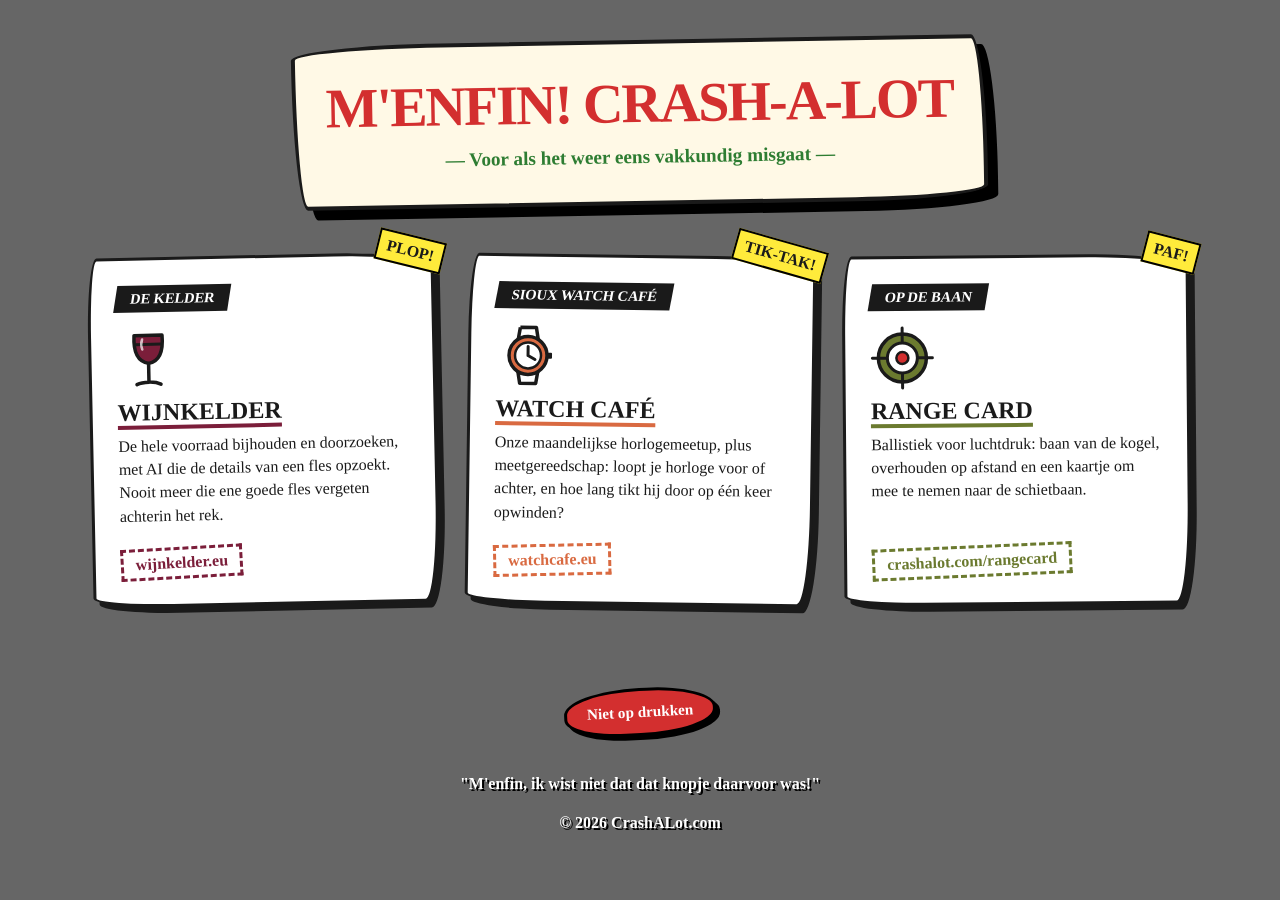
==== index.html @ 76cbd291 "Add files via upload" ====
<!DOCTYPE html>
<html lang="nl">
<head>
    <meta charset="UTF-8">
    <meta name="viewport" content="width=device-width, initial-scale=1.0">
    <title>M'enfin! CrashALot.com</title>
    <meta name="description" content="Het knutselhok van CrashALot: een wijnkelder, een horlogecafé en een ballistiekkaart voor luchtdruk.">
    <link rel="icon" href="data:image/svg+xml,<svg xmlns='http://www.w3.org/2000/svg' viewBox='0 0 100 100'><text y='.9em' font-size='90'>💥</text></svg>">
    <style>
        /* Kleur per bestemming: elke tegel draagt de kleur van de site waar hij heen gaat */
        :root {
            --ink: #1a1a1a;
            --paper: #fff9e6;
            --guust-rood: #d32f2f;
            --trui-groen: #2e7d32;
            --wijn: #7b1e3a;
            --horloge: #d96a41;
            --baan: #6b7a2f;
        }

        body {
            background-image: linear-gradient(rgba(0, 0, 0, 0.6), rgba(0, 0, 0, 0.6)),
                              url('img/GFChemieVoorBeginners.jpg');
            background-size: cover;
            background-attachment: fixed;
            background-position: center;
            color: var(--ink);
            font-family: "Comic Sans MS", "Comic Sans", "Chalkboard SE", cursive;
            display: flex;
            flex-direction: column;
            align-items: center;
            padding: 20px;
            margin: 0;
            min-height: 100vh;
            box-sizing: border-box;
            overflow-x: hidden;
        }

        /* Header: handgetekende look */
        header {
            background-color: var(--paper);
            border: 4px solid var(--ink);
            padding: 30px;
            margin: 20px 0 50px;
            text-align: center;
            border-radius: 255px 25px 225px 25px/25px 225px 25px 255px;
            box-shadow: 10px 10px 0 #000;
            max-width: 90%;
            transform: rotate(-1deg);
        }

        h1 {
            font-size: clamp(2rem, 7vw, 3.5rem);
            text-transform: uppercase;
            margin: 0;
            letter-spacing: -2px;
            color: var(--guust-rood);
            line-height: 1.05;
        }

        .heel { white-space: nowrap; }

        header p {
            font-size: 1.2rem;
            margin: 10px 0 0;
            font-weight: bold;
            color: var(--trui-groen);
        }

        /* Drie strip-panelen */
        .grid {
            display: grid;
            grid-template-columns: repeat(auto-fit, minmax(280px, 1fr));
            gap: 40px 30px;
            width: 100%;
            max-width: 1100px;
        }

        .card {
            --kleur: var(--ink);
            display: flex;
            flex-direction: column;
            background: #fff;
            border: 3px solid var(--ink);
            padding: 25px;
            position: relative;
            border-radius: 10px 100px 15px 80px/80px 15px 100px 10px;
            box-shadow: 6px 6px 0 var(--ink);
            transition: transform 0.2s, background-color 0.2s;
            color: inherit;
            text-decoration: none;
        }
        .card:nth-child(1) { --kleur: var(--wijn);    transform: rotate(-1.2deg); }
        .card:nth-child(2) { --kleur: var(--horloge); transform: rotate(0.8deg); }
        .card:nth-child(3) { --kleur: var(--baan);    transform: rotate(-0.5deg); }

        .card:hover,
        .card:focus-visible {
            transform: scale(1.03) rotate(1deg);
            background-color: #ffffcc;
        }
        .card:nth-child(2):hover,
        .card:nth-child(2):focus-visible { transform: scale(1.03) rotate(-1deg); }

        .card:focus-visible {
            outline: 4px dashed #ffeb3b;
            outline-offset: 6px;
        }

        .comic-bubble {
            align-self: flex-start;
            background: var(--ink);
            color: #fff;
            padding: 5px 15px;
            transform: skew(-10deg);
            margin-bottom: 15px;
            font-weight: bold;
            font-size: 0.9rem;
        }

        .icon {
            width: 64px;
            height: 64px;
            margin-bottom: 8px;
        }
        .icon .vul { fill: var(--kleur); }

        h2 {
            margin: 0 0 8px;
            text-decoration: underline;
            text-decoration-color: var(--kleur);
            text-decoration-thickness: 4px;
            text-underline-offset: 5px;
            font-size: 1.5rem;
        }

        p { line-height: 1.45; }

        .card p { margin: 0 0 20px; flex: 1; }

        /* Adres-stempel onderaan elke tegel */
        .stempel {
            align-self: flex-start;
            border: 3px dashed var(--kleur);
            color: var(--kleur);
            padding: 4px 12px;
            font-weight: bold;
            transform: rotate(-2deg);
            background: #fff;
        }

        .boom {
            position: absolute;
            top: -20px;
            right: -14px;
            background: #ffeb3b;
            border: 2px solid #000;
            padding: 5px 8px;
            transform: rotate(15deg);
            font-weight: bolder;
        }

        /* Footer + de knop waar je niet op moet drukken */
        footer {
            margin-top: auto;
            padding: 50px 20px 30px;
            color: #fff;
            text-shadow: 2px 2px #000;
            font-weight: bold;
            text-align: center;
        }

        .niet-drukken {
            font: inherit;
            font-size: 0.95rem;
            background: var(--guust-rood);
            color: #fff;
            text-shadow: none;
            border: 3px solid #000;
            border-radius: 50% 45% 50% 40%;
            box-shadow: 4px 4px 0 #000;
            padding: 12px 20px;
            margin-bottom: 20px;
            cursor: pointer;
            transform: rotate(-3deg);
        }
        .niet-drukken:active { transform: rotate(-3deg) translate(3px, 3px); box-shadow: 1px 1px 0 #000; }
        .niet-drukken:focus-visible { outline: 4px dashed #ffeb3b; outline-offset: 5px; }

        .knal {
            position: fixed;
            top: 50%;
            left: 50%;
            z-index: 10;
            background: #ffeb3b;
            border: 4px solid #000;
            box-shadow: 8px 8px 0 #000;
            padding: 20px 34px;
            font-size: clamp(2rem, 9vw, 4.5rem);
            font-weight: bolder;
            color: var(--guust-rood);
            clip-path: polygon(0% 18%, 14% 0%, 28% 14%, 46% 0%, 58% 16%, 78% 2%, 84% 22%, 100% 20%, 90% 44%, 100% 64%, 84% 72%, 90% 100%, 64% 86%, 48% 100%, 36% 84%, 14% 98%, 16% 74%, 0% 70%, 10% 46%);
            transform: translate(-50%, -50%) rotate(-8deg) scale(0);
            pointer-events: none;
        }

        /* Alles valt om... en veert terug */
        body.gecrasht .knal { animation: knal 1.6s ease-out; }
        body.gecrasht .card:nth-child(1) { animation: omval-links 1.6s ease-in-out; }
        body.gecrasht .card:nth-child(2) { animation: zak-in 1.6s ease-in-out; }
        body.gecrasht .card:nth-child(3) { animation: omval-rechts 1.6s ease-in-out; }
        body.gecrasht header { animation: schud 0.5s linear 2; }

        @keyframes knal {
            0%   { transform: translate(-50%, -50%) rotate(-8deg) scale(0); }
            15%  { transform: translate(-50%, -50%) rotate(-8deg) scale(1.15); }
            25%  { transform: translate(-50%, -50%) rotate(-4deg) scale(1); }
            80%  { transform: translate(-50%, -50%) rotate(-4deg) scale(1); opacity: 1; }
            100% { transform: translate(-50%, -50%) rotate(-4deg) scale(1); opacity: 0; }
        }
        @keyframes omval-links {
            0%, 100% { transform: rotate(-1.2deg); }
            20%, 70% { transform: translate(-30px, 60px) rotate(-24deg); }
        }
        @keyframes zak-in {
            0%, 100% { transform: rotate(0.8deg); }
            20%, 70% { transform: translateY(90px) rotate(6deg) scaleY(0.9); }
        }
        @keyframes omval-rechts {
            0%, 100% { transform: rotate(-0.5deg); }
            20%, 70% { transform: translate(30px, 50px) rotate(21deg); }
        }
        @keyframes schud {
            0%, 100% { transform: rotate(-1deg); }
            25% { transform: translateX(-8px) rotate(-3deg); }
            75% { transform: translateX(8px) rotate(1deg); }
        }

        @media (prefers-reduced-motion: reduce) {
            .card, .card:hover, .card:focus-visible { transition: none; }
            body.gecrasht .card,
            body.gecrasht header { animation: none; }
            body.gecrasht .knal { animation: none; transform: translate(-50%, -50%) rotate(-4deg) scale(1); }
        }
    </style>
</head>
<body>

    <header>
        <h1>M'ENFIN! <span class="heel">CRASH-A-LOT</span></h1>
        <p>— Voor als het weer eens vakkundig misgaat —</p>
    </header>

    <main class="grid">
        <!-- Paneel 1: Wijnkelder -->
        <a class="card" href="https://wijnkelder.eu">
            <div class="boom">PLOP!</div>
            <div class="comic-bubble">DE KELDER</div>
            <svg class="icon" viewBox="0 0 64 64" aria-hidden="true">
                <path class="vul" d="M18 8 h28 c1 14 -2 26 -14 28 c-12 -2 -15 -14 -14 -28z" stroke="#1a1a1a" stroke-width="3.5" stroke-linejoin="round"/>
                <path d="M19 17 h26" stroke="#1a1a1a" stroke-width="3" fill="none"/>
                <path d="M32 36 v18 M20 57 c6 -3 18 -3 24 0" stroke="#1a1a1a" stroke-width="3.5" fill="none" stroke-linecap="round"/>
                <path d="M26 12 q-2 5 0 10" stroke="#fff" stroke-width="2.5" fill="none" stroke-linecap="round" opacity=".7"/>
            </svg>
            <h2>WIJNKELDER</h2>
            <p>De hele voorraad bijhouden en doorzoeken, met AI die de details van een fles opzoekt. Nooit meer die ene goede fles vergeten achterin het rek.</p>
            <span class="stempel">wijnkelder.eu</span>
        </a>

        <!-- Paneel 2: Watch Café -->
        <a class="card" href="https://watchcafe.eu">
            <div class="boom">TIK-TAK!</div>
            <div class="comic-bubble">SIOUX WATCH CAFÉ</div>
            <svg class="icon" viewBox="0 0 64 64" aria-hidden="true">
                <path d="M24 4 h16 l2 12 M24 4 l-2 12 M22 48 l2 12 h16 l2 -12" stroke="#1a1a1a" stroke-width="3.5" fill="none" stroke-linejoin="round"/>
                <circle class="vul" cx="32" cy="32" r="19" stroke="#1a1a1a" stroke-width="3.5"/>
                <circle cx="32" cy="32" r="13" fill="#fff" stroke="#1a1a1a" stroke-width="2.5"/>
                <path d="M32 32 V23 M32 32 l7 4" stroke="#1a1a1a" stroke-width="3" stroke-linecap="round"/>
                <rect x="51" y="29" width="5" height="6" rx="1" fill="#1a1a1a"/>
            </svg>
            <h2>WATCH CAFÉ</h2>
            <p>Onze maandelijkse horlogemeetup, plus meetgereedschap: loopt je horloge voor of achter, en hoe lang tikt hij door op één keer opwinden?</p>
            <span class="stempel">watchcafe.eu</span>
        </a>

        <!-- Paneel 3: Range Card -->
        <a class="card" href="rangecard/">
            <div class="boom">PAF!</div>
            <div class="comic-bubble">OP DE BAAN</div>
            <svg class="icon" viewBox="0 0 64 64" aria-hidden="true">
                <circle class="vul" cx="32" cy="32" r="24" stroke="#1a1a1a" stroke-width="3.5"/>
                <circle cx="32" cy="32" r="15" fill="#fff" stroke="#1a1a1a" stroke-width="3"/>
                <circle cx="32" cy="32" r="6" fill="#d32f2f" stroke="#1a1a1a" stroke-width="2.5"/>
                <path d="M32 2 v14 M32 48 v14 M2 32 h14 M48 32 h14" stroke="#1a1a1a" stroke-width="3" stroke-linecap="round"/>
            </svg>
            <h2>RANGE CARD</h2>
            <p>Ballistiek voor luchtdruk: baan van de kogel, overhouden op afstand en een kaartje om mee te nemen naar de schietbaan.</p>
            <span class="stempel">crashalot.com/rangecard</span>
        </a>
    </main>

    <div class="knal" aria-hidden="true">KRAKK!</div>

    <footer>
        <button class="niet-drukken" type="button">Niet op drukken</button>
        <p id="spreuk" aria-live="polite">"M'enfin, ik wist niet dat dat knopje daarvoor was!"</p>
        <p>&copy; <span id="jaar">2026</span> CrashALot.com</p>
    </footer>

    <script>
        document.getElementById('jaar').textContent = new Date().getFullYear();

        // Na elke druk op de knop een nieuwe smoes
        const smoezen = [
            '"M\'enfin, ik wist niet dat dat knopje daarvoor was!"',
            '"Het stond er toch niet op dat je er niet op mocht drukken?"',
            '"Dat was geen crash, dat was een ongeplande feature."',
            '"Werkte gisteren nog. Denk ik."',
            '"Volgens de handleiding kan dit helemaal niet."',
            '"Rustig maar, het ruikt pas verbrand na de tweede keer."'
        ];
        let smoesNr = 0;
        const knop = document.querySelector('.niet-drukken');
        const spreuk = document.getElementById('spreuk');

        knop.addEventListener('click', () => {
            const body = document.body;
            body.classList.remove('gecrasht');
            void body.offsetWidth; // animatie opnieuw laten starten
            body.classList.add('gecrasht');
            smoesNr = (smoesNr % (smoezen.length - 1)) + 1;
            spreuk.textContent = smoezen[smoesNr];
            knop.textContent = 'Echt niet op drukken';
        });

        // Opruimen na afloop (ook als animaties uit staan bij reduced motion)
        let opruimTimer;
        knop.addEventListener('click', () => {
            clearTimeout(opruimTimer);
            opruimTimer = setTimeout(() => document.body.classList.remove('gecrasht'), 1700);
        });
    </script>

</body>
</html>
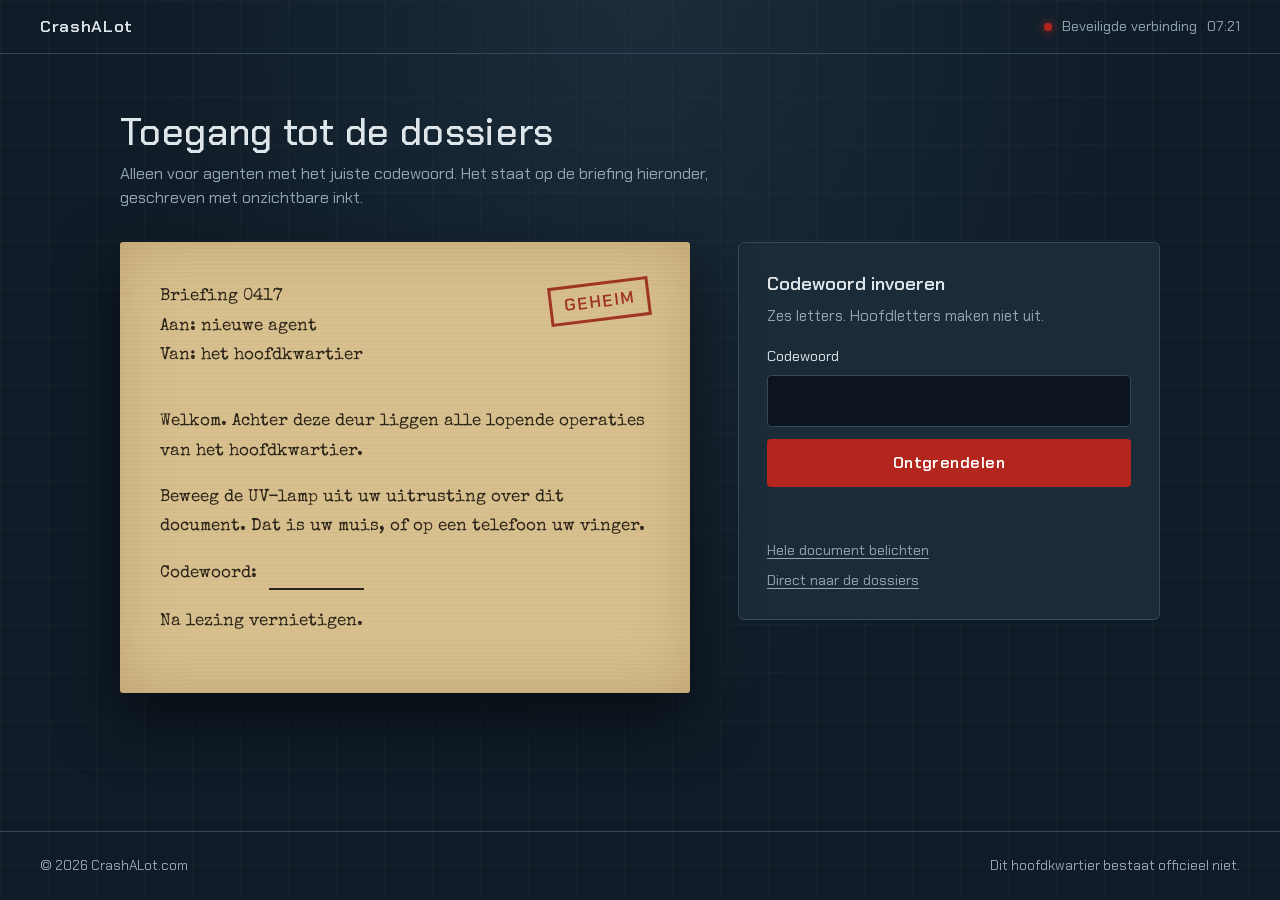
==== commit 667715ec: "Add files via upload" ====
--- a/index.html
+++ b/index.html
@@ -3,342 +3,965 @@
 <head>
     <meta charset="UTF-8">
     <meta name="viewport" content="width=device-width, initial-scale=1.0">
-    <title>M'enfin! CrashALot.com</title>
-    <meta name="description" content="Het knutselhok van CrashALot: een wijnkelder, een horlogecafé en een ballistiekkaart voor luchtdruk.">
-    <link rel="icon" href="data:image/svg+xml,<svg xmlns='http://www.w3.org/2000/svg' viewBox='0 0 100 100'><text y='.9em' font-size='90'>💥</text></svg>">
+    <title>CrashALot | Beveiligde verbinding</title>
+    <meta name="description" content="Het hoofdkwartier van CrashALot: alle lopende operaties op één plek.">
+    <link rel="icon" href="data:image/svg+xml,<svg xmlns='http://www.w3.org/2000/svg' viewBox='0 0 100 100'><text y='.9em' font-size='90'>🕵️</text></svg>">
+    <link rel="preconnect" href="https://fonts.googleapis.com">
+    <link rel="preconnect" href="https://fonts.gstatic.com" crossorigin>
+    <link href="https://fonts.googleapis.com/css2?family=Chakra+Petch:wght@400;500;600&family=Special+Elite&display=swap" rel="stylesheet">
     <style>
-        /* Kleur per bestemming: elke tegel draagt de kleur van de site waar hij heen gaat */
+        /* =========================================================
+           Tokens
+           ========================================================= */
         :root {
-            --ink: #1a1a1a;
-            --paper: #fff9e6;
-            --guust-rood: #d32f2f;
-            --trui-groen: #2e7d32;
-            --wijn: #7b1e3a;
-            --horloge: #d96a41;
-            --baan: #6b7a2f;
-        }
+            --nacht: #0f1b26;         /* achtergrond: briefingruimte */
+            --staal: #1b2b38;         /* panelen */
+            --lijn: #34495a;          /* randen */
+            --tekst: #dfe6ea;
+            --gedempt: #93a5b2;
+            --manilla: #d8c08e;       /* dossiermap */
+            --manilla-donker: #b89d64;
+            --inkt: #2b2418;          /* typmachine-inkt */
+            --stempel: #b3261e;       /* stempels en alarm */
+            --uv: #8b5cf6;            /* UV-licht */
+            --uv-gloed: #f1ebff;
+
+            --interface: "Chakra Petch", "Segoe UI", system-ui, sans-serif;
+            --typmachine: "Special Elite", "Courier New", Courier, monospace;
+        }
+
+        *, *::before, *::after { box-sizing: border-box; }
+
+        html, body { margin: 0; }
 
         body {
-            background-image: linear-gradient(rgba(0, 0, 0, 0.6), rgba(0, 0, 0, 0.6)),
-                              url('img/GFChemieVoorBeginners.jpg');
-            background-size: cover;
-            background-attachment: fixed;
-            background-position: center;
-            color: var(--ink);
-            font-family: "Comic Sans MS", "Comic Sans", "Chalkboard SE", cursive;
+            min-height: 100vh;
+            background-color: var(--nacht);
+            background-image:
+                radial-gradient(ellipse at 50% 0%, rgba(80, 120, 150, 0.18), transparent 60%),
+                linear-gradient(rgba(255, 255, 255, 0.025) 1px, transparent 1px),
+                linear-gradient(90deg, rgba(255, 255, 255, 0.025) 1px, transparent 1px);
+            background-size: 100% 100%, 48px 48px, 48px 48px;
+            color: var(--tekst);
+            font-family: var(--interface);
+            font-size: 1rem;
+            line-height: 1.5;
             display: flex;
             flex-direction: column;
+            overflow-x: hidden;
+        }
+
+        [hidden] { display: none !important; }
+
+        a { color: inherit; }
+
+        :focus-visible {
+            outline: 2px solid var(--uv);
+            outline-offset: 3px;
+        }
+
+        .knop-link {
+            font: inherit;
+            background: none;
+            border: 0;
+            padding: 0;
+            color: var(--gedempt);
+            text-decoration: underline;
+            text-underline-offset: 3px;
+            cursor: pointer;
+        }
+        .knop-link:hover { color: var(--tekst); }
+
+        /* =========================================================
+           Bovenbalk
+           ========================================================= */
+        .balk {
+            display: flex;
+            justify-content: space-between;
             align-items: center;
-            padding: 20px;
-            margin: 0;
-            min-height: 100vh;
-            box-sizing: border-box;
-            overflow-x: hidden;
-        }
-
-        /* Header: handgetekende look */
-        header {
-            background-color: var(--paper);
-            border: 4px solid var(--ink);
-            padding: 30px;
-            margin: 20px 0 50px;
+            gap: 16px;
+            padding: 14px clamp(16px, 4vw, 40px);
+            border-bottom: 1px solid var(--lijn);
+            font-size: 0.9rem;
+            color: var(--gedempt);
+        }
+
+        .merk {
+            font-weight: 600;
+            font-size: 1.05rem;
+            letter-spacing: 0.04em;
+            color: var(--tekst);
+        }
+
+        .status {
+            display: flex;
+            align-items: center;
+            gap: 10px;
+            font-variant-numeric: tabular-nums;
+        }
+
+        .lampje {
+            width: 8px;
+            height: 8px;
+            border-radius: 50%;
+            background: var(--stempel);
+            box-shadow: 0 0 8px var(--stempel);
+        }
+        body.ontgrendeld .lampje {
+            background: #4caf7a;
+            box-shadow: 0 0 8px #4caf7a;
+        }
+
+        main {
+            flex: 1;
+            width: 100%;
+            max-width: 1120px;
+            margin: 0 auto;
+            padding: clamp(24px, 5vw, 56px) clamp(16px, 4vw, 40px);
+        }
+
+        h1 {
+            font-weight: 500;
+            font-size: clamp(1.6rem, 4vw, 2.4rem);
+            line-height: 1.15;
+            margin: 0 0 8px;
+            letter-spacing: 0.01em;
+        }
+
+        .intro {
+            color: var(--gedempt);
+            margin: 0 0 32px;
+            max-width: 60ch;
+        }
+
+        /* =========================================================
+           Scherm 1: het slot
+           ========================================================= */
+        .slot-raster {
+            display: grid;
+            grid-template-columns: minmax(0, 1.35fr) minmax(0, 1fr);
+            gap: clamp(24px, 4vw, 48px);
+            align-items: start;
+        }
+
+        /* Het document met onzichtbare inkt */
+        .document {
+            --x: -400px;
+            --y: -400px;
+            --r: 95px;
+            --pad: clamp(22px, 4vw, 40px);
+            position: relative;
+            background:
+                repeating-linear-gradient(0deg, rgba(0, 0, 0, 0.025) 0 1px, transparent 1px 4px),
+                var(--manilla);
+            color: var(--inkt);
+            border-radius: 3px;
+            box-shadow: 0 24px 60px rgba(0, 0, 0, 0.55), inset 0 0 60px rgba(120, 85, 30, 0.25);
+            touch-action: none;
+            cursor: none;
+            user-select: none;
+            -webkit-user-select: none;
+            overflow: hidden;
+        }
+
+        .doc-inhoud {
+            padding: var(--pad);
+            font-family: var(--typmachine);
+            font-size: clamp(0.95rem, 1.6vw, 1.05rem);
+            line-height: 1.75;
+        }
+
+        .doc-inhoud p { margin: 0 0 1em; }
+
+        .doc-kop {
+            display: flex;
+            justify-content: space-between;
+            align-items: flex-start;
+            gap: 12px;
+            margin-bottom: 1.2em;
+        }
+
+        .doc-meta { margin: 0; }
+
+        .stempel {
+            display: inline-block;
+            font-family: var(--interface);
+            font-weight: 600;
+            letter-spacing: 0.12em;
+            color: var(--stempel);
+            border: 3px solid var(--stempel);
+            padding: 2px 12px;
+            transform: rotate(-7deg);
+            opacity: 0.85;
+            mix-blend-mode: multiply;
+        }
+
+        .codewoord-regel {
+            display: flex;
+            align-items: baseline;
+            gap: 12px;
+            flex-wrap: wrap;
+        }
+
+        .lege-regel {
+            display: inline-block;
+            min-width: 9ch;
+            border-bottom: 2px solid var(--inkt);
+            letter-spacing: 0.35em;
             text-align: center;
-            border-radius: 255px 25px 225px 25px/25px 225px 25px 255px;
-            box-shadow: 10px 10px 0 #000;
-            max-width: 90%;
-            transform: rotate(-1deg);
-        }
-
-        h1 {
-            font-size: clamp(2rem, 7vw, 3.5rem);
+        }
+
+        .geheim { color: transparent; }
+
+        .kanttekening {
+            position: absolute;
+            right: var(--pad);
+            bottom: calc(var(--pad) - 6px);
+            transform: rotate(-4deg);
+            color: transparent;
+        }
+
+        /* De UV-laag: kopie van het document, alleen zichtbaar binnen de lichtbundel */
+        .uv-laag {
+            position: absolute;
+            inset: 0;
+            pointer-events: none;
+            background: radial-gradient(circle var(--r) at var(--x) var(--y), #3a2a6e 0%, #241a48 70%, #1d153b 100%);
+            -webkit-mask-image: radial-gradient(circle var(--r) at var(--x) var(--y), #000 62%, transparent 100%);
+            mask-image: radial-gradient(circle var(--r) at var(--x) var(--y), #000 62%, transparent 100%);
+        }
+
+        .uv-laag .doc-inhoud { color: rgba(225, 215, 255, 0.28); }
+        .uv-laag .stempel { color: rgba(225, 215, 255, 0.28); border-color: rgba(225, 215, 255, 0.28); mix-blend-mode: normal; }
+        .uv-laag .lege-regel { border-color: rgba(225, 215, 255, 0.28); }
+        .uv-laag .geheim,
+        .uv-laag .kanttekening {
+            color: var(--uv-gloed);
+            text-shadow: 0 0 6px var(--uv), 0 0 18px var(--uv);
+        }
+
+        /* Hele document belichten (toetsenbord / hulp) */
+        .document.volledig .uv-laag {
+            -webkit-mask-image: none;
+            mask-image: none;
+            background: #241a48;
+        }
+
+        /* Lamp-rand die de cursor vervangt */
+        .lamp-rand {
+            position: absolute;
+            left: var(--x);
+            top: var(--y);
+            width: calc(var(--r) * 2);
+            height: calc(var(--r) * 2);
+            margin: calc(var(--r) * -1) 0 0 calc(var(--r) * -1);
+            border-radius: 50%;
+            border: 1px solid rgba(190, 170, 255, 0.35);
+            pointer-events: none;
+        }
+        .document.volledig .lamp-rand { display: none; }
+
+        .toegang-stempel {
+            position: absolute;
+            top: 50%;
+            left: 50%;
+            z-index: 3;
+            font-size: clamp(1.4rem, 4vw, 2.2rem);
+            background: rgba(216, 192, 142, 0.75);
+            mix-blend-mode: normal;
+            transform: translate(-50%, -50%) rotate(-10deg);
+            white-space: nowrap;
+        }
+        .toegang-stempel.klap { animation: klap 0.35s cubic-bezier(.2, 1.6, .4, 1) both; }
+
+        @keyframes klap {
+            from { transform: translate(-50%, -50%) rotate(-10deg) scale(2.4); opacity: 0; }
+            to   { transform: translate(-50%, -50%) rotate(-10deg) scale(1); opacity: 0.9; }
+        }
+
+        /* Codepaneel */
+        .paneel {
+            background: var(--staal);
+            border: 1px solid var(--lijn);
+            border-radius: 6px;
+            padding: clamp(20px, 3vw, 28px);
+        }
+
+        .paneel h2 {
+            font-size: 1.15rem;
+            font-weight: 600;
+            margin: 0 0 6px;
+        }
+
+        .paneel p {
+            margin: 0 0 18px;
+            color: var(--gedempt);
+            font-size: 0.95rem;
+        }
+
+        label {
+            display: block;
+            font-size: 0.9rem;
+            margin-bottom: 8px;
+        }
+
+        .code-veld {
+            width: 100%;
+            font-family: var(--typmachine);
+            font-size: 1.6rem;
+            letter-spacing: 0.4em;
             text-transform: uppercase;
-            margin: 0;
-            letter-spacing: -2px;
-            color: var(--guust-rood);
-            line-height: 1.05;
-        }
-
-        .heel { white-space: nowrap; }
-
-        header p {
-            font-size: 1.2rem;
-            margin: 10px 0 0;
-            font-weight: bold;
-            color: var(--trui-groen);
-        }
-
-        /* Drie strip-panelen */
-        .grid {
-            display: grid;
-            grid-template-columns: repeat(auto-fit, minmax(280px, 1fr));
-            gap: 40px 30px;
+            text-align: center;
+            padding: 12px 10px 12px calc(10px + 0.4em);
+            color: var(--tekst);
+            background: #0c151e;
+            border: 1px solid var(--lijn);
+            border-radius: 4px;
+        }
+        .code-veld:focus-visible { outline-offset: 0; border-color: var(--uv); }
+        .code-veld.fout { animation: schud 0.35s linear; border-color: var(--stempel); }
+
+        @keyframes schud {
+            0%, 100% { transform: translateX(0); }
+            25% { transform: translateX(-8px); }
+            75% { transform: translateX(8px); }
+        }
+
+        .knop {
+            display: inline-block;
             width: 100%;
-            max-width: 1100px;
-        }
-
-        .card {
-            --kleur: var(--ink);
+            margin-top: 12px;
+            font: inherit;
+            font-weight: 600;
+            letter-spacing: 0.03em;
+            padding: 12px 18px;
+            color: #fff;
+            background: var(--stempel);
+            border: 0;
+            border-radius: 4px;
+            cursor: pointer;
+        }
+        .knop:hover { background: #c83128; }
+
+        .melding {
+            min-height: 1.5em;
+            margin-top: 12px;
+            font-size: 0.95rem;
+        }
+        .melding.fout { color: #ff8a80; }
+
+        .hint {
+            margin-top: 18px;
+            padding-top: 16px;
+            border-top: 1px solid var(--lijn);
+            font-size: 0.95rem;
+            color: var(--tekst);
+        }
+
+        .extra {
             display: flex;
             flex-direction: column;
-            background: #fff;
-            border: 3px solid var(--ink);
-            padding: 25px;
+            align-items: flex-start;
+            gap: 8px;
+            margin-top: 18px;
+            font-size: 0.9rem;
+        }
+
+        /* =========================================================
+           Scherm 2: het bericht dat zichzelf vernietigt
+           ========================================================= */
+        .bericht {
+            max-width: 640px;
+            margin: clamp(0px, 6vh, 60px) auto 0;
+            padding: clamp(24px, 4vw, 40px);
+            background: #0a1219;
+            border: 1px solid var(--lijn);
+            border-radius: 6px;
+            box-shadow: 0 0 0 6px rgba(52, 73, 90, 0.25), 0 30px 80px rgba(0, 0, 0, 0.6);
             position: relative;
-            border-radius: 10px 100px 15px 80px/80px 15px 100px 10px;
-            box-shadow: 6px 6px 0 var(--ink);
-            transition: transform 0.2s, background-color 0.2s;
-            color: inherit;
-            text-decoration: none;
-        }
-        .card:nth-child(1) { --kleur: var(--wijn);    transform: rotate(-1.2deg); }
-        .card:nth-child(2) { --kleur: var(--horloge); transform: rotate(0.8deg); }
-        .card:nth-child(3) { --kleur: var(--baan);    transform: rotate(-0.5deg); }
-
-        .card:hover,
-        .card:focus-visible {
-            transform: scale(1.03) rotate(1deg);
-            background-color: #ffffcc;
-        }
-        .card:nth-child(2):hover,
-        .card:nth-child(2):focus-visible { transform: scale(1.03) rotate(-1deg); }
-
-        .card:focus-visible {
-            outline: 4px dashed #ffeb3b;
-            outline-offset: 6px;
-        }
-
-        .comic-bubble {
-            align-self: flex-start;
-            background: var(--ink);
-            color: #fff;
-            padding: 5px 15px;
-            transform: skew(-10deg);
-            margin-bottom: 15px;
-            font-weight: bold;
+            overflow: hidden;
+        }
+
+        .bericht::after {
+            content: "";
+            position: absolute;
+            inset: 0;
+            pointer-events: none;
+            background: repeating-linear-gradient(0deg, rgba(255, 255, 255, 0.03) 0 1px, transparent 1px 3px);
+        }
+
+        .bericht-tekst {
+            font-family: var(--typmachine);
+            font-size: clamp(1.05rem, 2.2vw, 1.25rem);
+            line-height: 1.7;
+            min-height: 9em;
+            white-space: pre-line;
+        }
+
+        .typcursor {
+            display: inline-block;
+            width: 0.6em;
+            height: 1.1em;
+            vertical-align: -0.15em;
+            background: var(--tekst);
+            animation: knipper 1s steps(1) infinite;
+        }
+        @keyframes knipper { 50% { opacity: 0; } }
+
+        .bericht .knop { margin-top: 24px; }
+
+        .aftellen {
+            font-family: var(--interface);
+            font-weight: 600;
+            font-size: 1.1rem;
+            color: #ff8a80;
+            margin-top: 20px;
+            font-variant-numeric: tabular-nums;
+        }
+
+        .bericht.vernietig { animation: tv-uit 0.8s ease-in forwards; }
+
+        @keyframes tv-uit {
+            0%   { transform: scale(1, 1); filter: brightness(1); opacity: 1; }
+            35%  { transform: scale(1, 1); filter: brightness(2.2) contrast(1.4); }
+            70%  { transform: scale(1.04, 0.012); filter: brightness(3); opacity: 1; }
+            100% { transform: scale(0, 0.012); filter: brightness(3); opacity: 0; }
+        }
+
+        /* =========================================================
+           Scherm 3: de dossiers
+           ========================================================= */
+        .dossier-kop {
+            display: flex;
+            justify-content: space-between;
+            align-items: flex-end;
+            flex-wrap: wrap;
+            gap: 12px 24px;
+            margin-bottom: 64px;
+        }
+        .dossier-kop .intro { margin: 0; }
+        #titel-dossiers:focus { outline: none; }
+
+        .dossiers {
+            display: grid;
+            grid-template-columns: repeat(auto-fill, minmax(290px, 1fr));
+            gap: 44px 28px;
+            list-style: none;
+            margin: 0;
+            padding: 0;
+        }
+
+        .map {
+            position: relative;
+            display: flex;
+            flex-direction: column;
+            min-height: 100%;
+            padding: 26px 24px 22px;
+            background:
+                repeating-linear-gradient(0deg, rgba(0, 0, 0, 0.025) 0 1px, transparent 1px 4px),
+                var(--manilla);
+            color: var(--inkt);
+            border-radius: 0 6px 6px 6px;
+            box-shadow: 0 14px 34px rgba(0, 0, 0, 0.45), inset 0 0 40px rgba(120, 85, 30, 0.2);
+            transition: transform 0.2s ease, box-shadow 0.2s ease;
+        }
+
+        /* Tabje bovenaan de map */
+        .map::before {
+            content: attr(data-code);
+            position: absolute;
+            left: 0;
+            bottom: 100%;
+            max-width: 85%;
+            padding: 5px 18px 3px 14px;
+            background: var(--manilla-donker);
+            color: var(--inkt);
+            font-family: var(--interface);
+            font-weight: 600;
+            font-size: 0.85rem;
+            letter-spacing: 0.03em;
+            border-radius: 6px 12px 0 0;
+            white-space: nowrap;
+            overflow: hidden;
+            text-overflow: ellipsis;
+        }
+
+        .map:has(a:hover),
+        .map:has(a:focus-visible) {
+            transform: translateY(-4px) rotate(-0.4deg);
+            box-shadow: 0 22px 44px rgba(0, 0, 0, 0.55), inset 0 0 40px rgba(120, 85, 30, 0.2);
+        }
+
+        .map .stempel {
+            position: absolute;
+            top: 18px;
+            right: 16px;
+            font-size: 0.8rem;
+            padding: 1px 8px;
+            border-width: 2px;
+        }
+        .map[data-status="archief"] .stempel { color: #3f5a73; border-color: #3f5a73; }
+        .map[data-status="geheim"] .stempel { color: var(--inkt); border-color: var(--inkt); }
+
+        .map h3 {
+            font-family: var(--interface);
+            font-weight: 600;
+            font-size: 1.35rem;
+            line-height: 1.2;
+            margin: 0 90px 12px 0;
+        }
+
+        .map p {
+            font-family: var(--typmachine);
+            font-size: 0.98rem;
+            line-height: 1.65;
+            margin: 0 0 20px;
+            flex: 1;
+        }
+
+        .zwart {
+            background: var(--inkt);
+            color: transparent;
+            border-radius: 1px;
+            padding: 0 0.2em;
+            -webkit-box-decoration-break: clone;
+            box-decoration-break: clone;
+        }
+
+        .map-voet {
+            display: flex;
+            justify-content: space-between;
+            align-items: baseline;
+            flex-wrap: wrap;
+            gap: 4px 12px;
+            border-top: 1px dashed rgba(43, 36, 24, 0.4);
+            padding-top: 14px;
+            font-family: var(--interface);
             font-size: 0.9rem;
         }
 
-        .icon {
-            width: 64px;
-            height: 64px;
-            margin-bottom: 8px;
-        }
-        .icon .vul { fill: var(--kleur); }
-
-        h2 {
-            margin: 0 0 8px;
+        .map a {
+            white-space: nowrap;
+            font-weight: 600;
             text-decoration: underline;
-            text-decoration-color: var(--kleur);
-            text-decoration-thickness: 4px;
-            text-underline-offset: 5px;
-            font-size: 1.5rem;
-        }
-
-        p { line-height: 1.45; }
-
-        .card p { margin: 0 0 20px; flex: 1; }
-
-        /* Adres-stempel onderaan elke tegel */
-        .stempel {
-            align-self: flex-start;
-            border: 3px dashed var(--kleur);
-            color: var(--kleur);
-            padding: 4px 12px;
-            font-weight: bold;
-            transform: rotate(-2deg);
-            background: #fff;
-        }
-
-        .boom {
+            text-decoration-thickness: 2px;
+            text-underline-offset: 4px;
+        }
+        /* Hele map klikbaar */
+        .map a::after {
+            content: "";
             position: absolute;
-            top: -20px;
-            right: -14px;
-            background: #ffeb3b;
-            border: 2px solid #000;
-            padding: 5px 8px;
-            transform: rotate(15deg);
-            font-weight: bolder;
-        }
-
-        /* Footer + de knop waar je niet op moet drukken */
+            inset: 0;
+            border-radius: inherit;
+        }
+        .map a:focus-visible { outline: none; }
+        .map:has(a:focus-visible) { outline: 3px solid var(--uv); outline-offset: 4px; }
+
+        .adres {
+            color: rgba(43, 36, 24, 0.7);
+            white-space: nowrap;
+        }
+
+        /* Mappen worden één voor één op tafel gelegd */
+        .dossiers.uitdelen .map {
+            animation: leg-neer 0.5s cubic-bezier(.2, .8, .3, 1) both;
+            animation-delay: calc(var(--i) * 110ms);
+        }
+        @keyframes leg-neer {
+            from { opacity: 0; transform: translateY(40px) rotate(var(--draai)); }
+            to   { opacity: 1; transform: none; }
+        }
+
         footer {
-            margin-top: auto;
-            padding: 50px 20px 30px;
-            color: #fff;
-            text-shadow: 2px 2px #000;
-            font-weight: bold;
-            text-align: center;
-        }
-
-        .niet-drukken {
-            font: inherit;
-            font-size: 0.95rem;
-            background: var(--guust-rood);
-            color: #fff;
-            text-shadow: none;
-            border: 3px solid #000;
-            border-radius: 50% 45% 50% 40%;
-            box-shadow: 4px 4px 0 #000;
-            padding: 12px 20px;
-            margin-bottom: 20px;
-            cursor: pointer;
-            transform: rotate(-3deg);
-        }
-        .niet-drukken:active { transform: rotate(-3deg) translate(3px, 3px); box-shadow: 1px 1px 0 #000; }
-        .niet-drukken:focus-visible { outline: 4px dashed #ffeb3b; outline-offset: 5px; }
-
-        .knal {
-            position: fixed;
-            top: 50%;
-            left: 50%;
-            z-index: 10;
-            background: #ffeb3b;
-            border: 4px solid #000;
-            box-shadow: 8px 8px 0 #000;
-            padding: 20px 34px;
-            font-size: clamp(2rem, 9vw, 4.5rem);
-            font-weight: bolder;
-            color: var(--guust-rood);
-            clip-path: polygon(0% 18%, 14% 0%, 28% 14%, 46% 0%, 58% 16%, 78% 2%, 84% 22%, 100% 20%, 90% 44%, 100% 64%, 84% 72%, 90% 100%, 64% 86%, 48% 100%, 36% 84%, 14% 98%, 16% 74%, 0% 70%, 10% 46%);
-            transform: translate(-50%, -50%) rotate(-8deg) scale(0);
-            pointer-events: none;
-        }
-
-        /* Alles valt om... en veert terug */
-        body.gecrasht .knal { animation: knal 1.6s ease-out; }
-        body.gecrasht .card:nth-child(1) { animation: omval-links 1.6s ease-in-out; }
-        body.gecrasht .card:nth-child(2) { animation: zak-in 1.6s ease-in-out; }
-        body.gecrasht .card:nth-child(3) { animation: omval-rechts 1.6s ease-in-out; }
-        body.gecrasht header { animation: schud 0.5s linear 2; }
-
-        @keyframes knal {
-            0%   { transform: translate(-50%, -50%) rotate(-8deg) scale(0); }
-            15%  { transform: translate(-50%, -50%) rotate(-8deg) scale(1.15); }
-            25%  { transform: translate(-50%, -50%) rotate(-4deg) scale(1); }
-            80%  { transform: translate(-50%, -50%) rotate(-4deg) scale(1); opacity: 1; }
-            100% { transform: translate(-50%, -50%) rotate(-4deg) scale(1); opacity: 0; }
-        }
-        @keyframes omval-links {
-            0%, 100% { transform: rotate(-1.2deg); }
-            20%, 70% { transform: translate(-30px, 60px) rotate(-24deg); }
-        }
-        @keyframes zak-in {
-            0%, 100% { transform: rotate(0.8deg); }
-            20%, 70% { transform: translateY(90px) rotate(6deg) scaleY(0.9); }
-        }
-        @keyframes omval-rechts {
-            0%, 100% { transform: rotate(-0.5deg); }
-            20%, 70% { transform: translate(30px, 50px) rotate(21deg); }
-        }
-        @keyframes schud {
-            0%, 100% { transform: rotate(-1deg); }
-            25% { transform: translateX(-8px) rotate(-3deg); }
-            75% { transform: translateX(8px) rotate(1deg); }
+            padding: 24px clamp(16px, 4vw, 40px);
+            border-top: 1px solid var(--lijn);
+            color: var(--gedempt);
+            font-size: 0.85rem;
+            display: flex;
+            justify-content: space-between;
+            flex-wrap: wrap;
+            gap: 8px 24px;
+        }
+
+        /* =========================================================
+           Responsief en rustige beweging
+           ========================================================= */
+        @media (max-width: 820px) {
+            .slot-raster { grid-template-columns: 1fr; }
+            .document { --r: 80px; }
+        }
+
+        @media (hover: none) {
+            .document { cursor: auto; }
         }
 
         @media (prefers-reduced-motion: reduce) {
-            .card, .card:hover, .card:focus-visible { transition: none; }
-            body.gecrasht .card,
-            body.gecrasht header { animation: none; }
-            body.gecrasht .knal { animation: none; transform: translate(-50%, -50%) rotate(-4deg) scale(1); }
+            *, *::before, *::after {
+                animation-duration: 0.01ms !important;
+                animation-delay: 0ms !important;
+                transition: none !important;
+            }
+            .typcursor { animation: none; }
         }
     </style>
 </head>
 <body>
 
-    <header>
-        <h1>M'ENFIN! <span class="heel">CRASH-A-LOT</span></h1>
-        <p>— Voor als het weer eens vakkundig misgaat —</p>
+    <header class="balk">
+        <span class="merk">CrashALot</span>
+        <span class="status">
+            <span class="lampje" aria-hidden="true"></span>
+            <span id="status-tekst">Beveiligde verbinding</span>
+            <span id="klok" aria-hidden="true"></span>
+        </span>
     </header>
 
-    <main class="grid">
-        <!-- Paneel 1: Wijnkelder -->
-        <a class="card" href="https://wijnkelder.eu">
-            <div class="boom">PLOP!</div>
-            <div class="comic-bubble">DE KELDER</div>
-            <svg class="icon" viewBox="0 0 64 64" aria-hidden="true">
-                <path class="vul" d="M18 8 h28 c1 14 -2 26 -14 28 c-12 -2 -15 -14 -14 -28z" stroke="#1a1a1a" stroke-width="3.5" stroke-linejoin="round"/>
-                <path d="M19 17 h26" stroke="#1a1a1a" stroke-width="3" fill="none"/>
-                <path d="M32 36 v18 M20 57 c6 -3 18 -3 24 0" stroke="#1a1a1a" stroke-width="3.5" fill="none" stroke-linecap="round"/>
-                <path d="M26 12 q-2 5 0 10" stroke="#fff" stroke-width="2.5" fill="none" stroke-linecap="round" opacity=".7"/>
-            </svg>
-            <h2>WIJNKELDER</h2>
-            <p>De hele voorraad bijhouden en doorzoeken, met AI die de details van een fles opzoekt. Nooit meer die ene goede fles vergeten achterin het rek.</p>
-            <span class="stempel">wijnkelder.eu</span>
-        </a>
-
-        <!-- Paneel 2: Watch Café -->
-        <a class="card" href="https://watchcafe.eu">
-            <div class="boom">TIK-TAK!</div>
-            <div class="comic-bubble">SIOUX WATCH CAFÉ</div>
-            <svg class="icon" viewBox="0 0 64 64" aria-hidden="true">
-                <path d="M24 4 h16 l2 12 M24 4 l-2 12 M22 48 l2 12 h16 l2 -12" stroke="#1a1a1a" stroke-width="3.5" fill="none" stroke-linejoin="round"/>
-                <circle class="vul" cx="32" cy="32" r="19" stroke="#1a1a1a" stroke-width="3.5"/>
-                <circle cx="32" cy="32" r="13" fill="#fff" stroke="#1a1a1a" stroke-width="2.5"/>
-                <path d="M32 32 V23 M32 32 l7 4" stroke="#1a1a1a" stroke-width="3" stroke-linecap="round"/>
-                <rect x="51" y="29" width="5" height="6" rx="1" fill="#1a1a1a"/>
-            </svg>
-            <h2>WATCH CAFÉ</h2>
-            <p>Onze maandelijkse horlogemeetup, plus meetgereedschap: loopt je horloge voor of achter, en hoe lang tikt hij door op één keer opwinden?</p>
-            <span class="stempel">watchcafe.eu</span>
-        </a>
-
-        <!-- Paneel 3: Range Card -->
-        <a class="card" href="rangecard/">
-            <div class="boom">PAF!</div>
-            <div class="comic-bubble">OP DE BAAN</div>
-            <svg class="icon" viewBox="0 0 64 64" aria-hidden="true">
-                <circle class="vul" cx="32" cy="32" r="24" stroke="#1a1a1a" stroke-width="3.5"/>
-                <circle cx="32" cy="32" r="15" fill="#fff" stroke="#1a1a1a" stroke-width="3"/>
-                <circle cx="32" cy="32" r="6" fill="#d32f2f" stroke="#1a1a1a" stroke-width="2.5"/>
-                <path d="M32 2 v14 M32 48 v14 M2 32 h14 M48 32 h14" stroke="#1a1a1a" stroke-width="3" stroke-linecap="round"/>
-            </svg>
-            <h2>RANGE CARD</h2>
-            <p>Ballistiek voor luchtdruk: baan van de kogel, overhouden op afstand en een kaartje om mee te nemen naar de schietbaan.</p>
-            <span class="stempel">crashalot.com/rangecard</span>
-        </a>
+    <main>
+
+        <!-- ===================== SCHERM 1: SLOT ===================== -->
+        <section id="scherm-slot" aria-labelledby="titel-slot">
+            <h1 id="titel-slot">Toegang tot de dossiers</h1>
+            <p class="intro">Alleen voor agenten met het juiste codewoord. Het staat op de briefing hieronder, geschreven met onzichtbare inkt.</p>
+
+            <div class="slot-raster">
+                <div class="document" id="document">
+                    <div class="doc-inhoud">
+                        <div class="doc-kop">
+                            <p class="doc-meta">Briefing 0417<br>Aan: nieuwe agent<br>Van: het hoofdkwartier</p>
+                            <span class="stempel">GEHEIM</span>
+                        </div>
+                        <p>Welkom. Achter deze deur liggen alle lopende operaties van het hoofdkwartier.</p>
+                        <p>Beweeg de UV-lamp uit uw uitrusting over dit document. Dat is uw muis, of op een telefoon uw vinger.</p>
+                        <p class="codewoord-regel">Codewoord: <span class="lege-regel"><span class="geheim">FLATER</span></span></p>
+                        <p>Na lezing vernietigen.</p>
+                        <span class="kanttekening">Niet doorvertellen.</span>
+                    </div>
+                    <div class="uv-laag" aria-hidden="true"></div>
+                    <div class="lamp-rand" aria-hidden="true"></div>
+                </div>
+
+                <div class="paneel">
+                    <h2>Codewoord invoeren</h2>
+                    <p>Zes letters. Hoofdletters maken niet uit.</p>
+                    <form id="code-form" autocomplete="off">
+                        <label for="code">Codewoord</label>
+                        <input class="code-veld" id="code" name="code" type="text" maxlength="6"
+                               inputmode="text" autocapitalize="characters" spellcheck="false" autocomplete="off">
+                        <button class="knop" type="submit">Ontgrendelen</button>
+                        <div class="melding" id="melding" aria-live="polite"></div>
+                    </form>
+
+                    <div class="hint" id="hint" hidden>
+                        Tip: schijn met de lamp op de lege regel achter "Codewoord".
+                    </div>
+
+                    <div class="extra">
+                        <button class="knop-link" type="button" id="belicht">Hele document belichten</button>
+                        <button class="knop-link" type="button" id="nooddeur">Direct naar de dossiers</button>
+                    </div>
+                </div>
+            </div>
+        </section>
+
+        <!-- ===================== SCHERM 2: BERICHT ===================== -->
+        <section id="scherm-bericht" hidden aria-live="polite">
+            <div class="bericht" id="bericht">
+                <div class="bericht-tekst"><span id="bericht-tekst"></span><span class="typcursor" aria-hidden="true"></span></div>
+                <button class="knop" type="button" id="accepteer" hidden>Missie accepteren</button>
+                <div class="aftellen" id="aftellen" hidden></div>
+            </div>
+        </section>
+
+        <!-- ===================== SCHERM 3: DOSSIERS ===================== -->
+        <section id="scherm-dossiers" hidden aria-labelledby="titel-dossiers">
+            <div class="dossier-kop">
+                <div>
+                    <h1 id="titel-dossiers" tabindex="-1">Lopende operaties</h1>
+                    <p class="intro">Elk dossier leidt naar een project van het hoofdkwartier.</p>
+                </div>
+                <button class="knop-link" type="button" id="vergrendel">Opnieuw vergrendelen</button>
+            </div>
+            <ul class="dossiers" id="dossiers"></ul>
+        </section>
+
+        <noscript>
+            <h1>Lopende operaties</h1>
+            <ul>
+                <li><a href="https://wijnkelder.eu">Wijnkelder</a></li>
+                <li><a href="https://watchcafe.eu">Sioux Watch Café</a></li>
+                <li><a href="rangecard/">Range Card</a></li>
+            </ul>
+        </noscript>
     </main>
 
-    <div class="knal" aria-hidden="true">KRAKK!</div>
-
     <footer>
-        <button class="niet-drukken" type="button">Niet op drukken</button>
-        <p id="spreuk" aria-live="polite">"M'enfin, ik wist niet dat dat knopje daarvoor was!"</p>
-        <p>&copy; <span id="jaar">2026</span> CrashALot.com</p>
+        <span>&copy; <span id="jaar">2026</span> CrashALot.com</span>
+        <span>Dit hoofdkwartier bestaat officieel niet.</span>
     </footer>
 
     <script>
-        document.getElementById('jaar').textContent = new Date().getFullYear();
-
-        // Na elke druk op de knop een nieuwe smoes
-        const smoezen = [
-            '"M\'enfin, ik wist niet dat dat knopje daarvoor was!"',
-            '"Het stond er toch niet op dat je er niet op mocht drukken?"',
-            '"Dat was geen crash, dat was een ongeplande feature."',
-            '"Werkte gisteren nog. Denk ik."',
-            '"Volgens de handleiding kan dit helemaal niet."',
-            '"Rustig maar, het ruikt pas verbrand na de tweede keer."'
+    (() => {
+        /* =========================================================
+           DOSSIERS — hier voeg je nieuwe projecten toe.
+           status: "actief", "archief" of "geheim" (geheim = geen link)
+           ========================================================= */
+        const DOSSIERS = [
+            {
+                code: "Operatie Kelder",
+                naam: "Wijnkelder",
+                status: "actief",
+                url: "https://wijnkelder.eu",
+                adres: "wijnkelder.eu",
+                briefing: "Toezicht op een ondergrondse voorraad. Geen fles verdwijnt ongemerkt: alles wordt geregistreerd, doorzocht en door een AI-analist nagetrokken."
+            },
+            {
+                code: "Operatie Tijdzone",
+                naam: "Sioux Watch Café",
+                status: "actief",
+                url: "https://watchcafe.eu",
+                adres: "watchcafe.eu",
+                briefing: "Maandelijkse ontmoeting van horlogeliefhebbers. Agenten meten hoeveel hun uurwerk voor- of achterloopt en hoe lang het doortikt."
+            },
+            {
+                code: "Operatie Ballistiek",
+                naam: "Range Card",
+                status: "actief",
+                url: "rangecard/",
+                adres: "crashalot.com/rangecard",
+                briefing: "Berekening van kogelbanen voor luchtdruk. Levert de benodigde correctie op elke afstand en een kaart voor op de schietbaan."
+            },
+            {
+                code: "Operatie Flater",
+                naam: "De vorige homepage",
+                status: "archief",
+                url: "guust/",
+                adres: "crashalot.com/guust",
+                briefing: "Gearchiveerd materiaal uit de beginjaren van het hoofdkwartier. Bevat stripfiguren, knallen en een onverklaarbaar aantal ongelukken."
+            },
+            {
+                code: "Operatie ████",
+                naam: "In voorbereiding",
+                status: "geheim",
+                briefing: "Details over deze operatie zijn [zwart]nog niet vrijgegeven[/zwart]. Doelwit: [zwart]onbekend[/zwart]. Verwachte start: [zwart]binnenkort[/zwart]."
+            }
         ];
-        let smoesNr = 0;
-        const knop = document.querySelector('.niet-drukken');
-        const spreuk = document.getElementById('spreuk');
-
-        knop.addEventListener('click', () => {
-            const body = document.body;
-            body.classList.remove('gecrasht');
-            void body.offsetWidth; // animatie opnieuw laten starten
-            body.classList.add('gecrasht');
-            smoesNr = (smoesNr % (smoezen.length - 1)) + 1;
-            spreuk.textContent = smoezen[smoesNr];
-            knop.textContent = 'Echt niet op drukken';
+
+        const CODEWOORD = "FLATER";
+        const OPSLAG_SLEUTEL = "crashalot-toegang";
+        const STEMPELS = { actief: "ACTIEF", archief: "ARCHIEF", geheim: "GEHEIM" };
+
+        const $ = (s) => document.querySelector(s);
+        const rustig = window.matchMedia("(prefers-reduced-motion: reduce)").matches;
+        const wacht = (ms) => new Promise((r) => setTimeout(r, rustig ? 0 : ms));
+
+        const opslag = {
+            lees() { try { return localStorage.getItem(OPSLAG_SLEUTEL) === "ja"; } catch { return false; } },
+            zet() { try { localStorage.setItem(OPSLAG_SLEUTEL, "ja"); } catch {} },
+            wis() { try { localStorage.removeItem(OPSLAG_SLEUTEL); } catch {} }
+        };
+
+        /* ---------- Klok en jaar ---------- */
+        const klok = $("#klok");
+        const tik = () => {
+            klok.textContent = new Date().toLocaleTimeString("nl-NL", { hour: "2-digit", minute: "2-digit" });
+        };
+        tik();
+        setInterval(tik, 10000);
+        $("#jaar").textContent = new Date().getFullYear();
+
+        /* ---------- Dossiers opbouwen ---------- */
+        function veiligeTekst(tekst) {
+            const div = document.createElement("div");
+            div.textContent = tekst;
+            return div.innerHTML
+                .replace(/\[zwart\]/g, '<span class="zwart">')
+                .replace(/\[\/zwart\]/g, "</span>");
+        }
+
+        function bouwDossiers() {
+            const lijst = $("#dossiers");
+            lijst.innerHTML = "";
+            DOSSIERS.forEach((d, i) => {
+                const li = document.createElement("li");
+                li.className = "map";
+                li.dataset.code = d.code;
+                li.dataset.status = d.status;
+                li.style.setProperty("--i", i);
+                li.style.setProperty("--draai", (i % 2 ? 3 : -3) + "deg");
+
+                const link = d.url
+                    ? `<a href="${d.url}">Dossier openen</a><span class="adres">${d.adres || ""}</span>`
+                    : `<span>Toegang geweigerd</span>`;
+
+                li.innerHTML = `
+                    <span class="stempel">${STEMPELS[d.status] || "GEHEIM"}</span>
+                    <h3>${veiligeTekst(d.naam)}</h3>
+                    <p>${veiligeTekst(d.briefing)}</p>
+                    <div class="map-voet">${link}</div>`;
+                lijst.appendChild(li);
+            });
+        }
+
+        /* ---------- Schermwissels ---------- */
+        const schermen = {
+            slot: $("#scherm-slot"),
+            bericht: $("#scherm-bericht"),
+            dossiers: $("#scherm-dossiers")
+        };
+        function toon(naam) {
+            Object.entries(schermen).forEach(([k, el]) => { el.hidden = k !== naam; });
+        }
+
+        function toonDossiers(uitdelen) {
+            bouwDossiers();
+            document.body.classList.add("ontgrendeld");
+            $("#status-tekst").textContent = "Toegang verleend";
+            const lijst = $("#dossiers");
+            lijst.classList.toggle("uitdelen", !!uitdelen);
+            toon("dossiers");
+            $("#titel-dossiers").focus({ preventScroll: true });
+            window.scrollTo(0, 0);
+        }
+
+        /* ---------- De UV-lamp ---------- */
+        const doc = $("#document");
+        const uvLaag = doc.querySelector(".uv-laag");
+        const kopie = doc.querySelector(".doc-inhoud").cloneNode(true);
+        uvLaag.appendChild(kopie);
+
+        function zetLamp(e) {
+            const r = doc.getBoundingClientRect();
+            doc.style.setProperty("--x", (e.clientX - r.left) + "px");
+            doc.style.setProperty("--y", (e.clientY - r.top) + "px");
+        }
+        function doofLamp() {
+            doc.style.setProperty("--x", "-400px");
+            doc.style.setProperty("--y", "-400px");
+        }
+        doc.addEventListener("pointermove", zetLamp);
+        doc.addEventListener("pointerdown", zetLamp);
+        doc.addEventListener("pointerleave", doofLamp);
+        doc.addEventListener("pointerup", (e) => { if (e.pointerType === "touch") doofLamp(); });
+
+        $("#belicht").addEventListener("click", (e) => {
+            const aan = doc.classList.toggle("volledig");
+            e.currentTarget.textContent = aan ? "Lamp weer uitzetten" : "Hele document belichten";
         });
 
-        // Opruimen na afloop (ook als animaties uit staan bij reduced motion)
-        let opruimTimer;
-        knop.addEventListener('click', () => {
-            clearTimeout(opruimTimer);
-            opruimTimer = setTimeout(() => document.body.classList.remove('gecrasht'), 1700);
+        /* Hint na 15 seconden */
+        const hintTimer = setTimeout(() => {
+            if (!schermen.slot.hidden) $("#hint").hidden = false;
+        }, 15000);
+
+        /* ---------- Codewoord ---------- */
+        const veld = $("#code");
+        const melding = $("#melding");
+        let bezig = false;
+
+        function controleer() {
+            if (bezig) return;
+            const invoer = veld.value.trim().toUpperCase();
+            if (invoer === CODEWOORD) {
+                ontgrendel();
+            } else if (invoer.length > 0) {
+                melding.textContent = "Onjuist codewoord. Probeer het opnieuw.";
+                melding.className = "melding fout";
+                veld.classList.remove("fout");
+                void veld.offsetWidth;
+                veld.classList.add("fout");
+                veld.select();
+            }
+        }
+
+        $("#code-form").addEventListener("submit", (e) => {
+            e.preventDefault();
+            controleer();
         });
+        veld.addEventListener("input", () => {
+            melding.textContent = "";
+            melding.className = "melding";
+            if (veld.value.length === CODEWOORD.length) controleer();
+        });
+
+        $("#nooddeur").addEventListener("click", () => {
+            clearTimeout(hintTimer);
+            toonDossiers(false);
+        });
+
+        /* ---------- Ontgrendelen: stempel, bericht, zelfvernietiging ---------- */
+        async function ontgrendel() {
+            bezig = true;
+            clearTimeout(hintTimer);
+            veld.blur();
+            melding.textContent = "Codewoord juist.";
+            melding.className = "melding";
+            opslag.zet();
+
+            const stempel = document.createElement("span");
+            stempel.className = "stempel toegang-stempel klap";
+            stempel.textContent = "TOEGANG VERLEEND";
+            doofLamp();
+            doc.appendChild(stempel);
+            $("#status-tekst").textContent = "Toegang verleend";
+            document.body.classList.add("ontgrendeld");
+
+            await wacht(1200);
+            toon("bericht");
+            window.scrollTo(0, 0);
+            await typ(
+                "Goedendag, agent.\n\n" +
+                "Uw missie, mocht u die accepteren: de lopende operaties van het hoofdkwartier inspecteren.\n\n" +
+                "Dit bericht vernietigt zichzelf na lezing."
+            );
+            const knop = $("#accepteer");
+            knop.hidden = false;
+            knop.focus();
+        }
+
+        async function typ(tekst) {
+            const doel = $("#bericht-tekst");
+            if (rustig) { doel.textContent = tekst; return; }
+            let overslaan = false;
+            const sla = () => { overslaan = true; };
+            $("#bericht").addEventListener("click", sla, { once: true });
+            for (let i = 1; i <= tekst.length; i++) {
+                if (overslaan) { doel.textContent = tekst; break; }
+                doel.textContent = tekst.slice(0, i);
+                const teken = tekst[i - 1];
+                await wacht(teken === "\n" ? 180 : teken === "," || teken === "." ? 120 : 22);
+            }
+        }
+
+        $("#accepteer").addEventListener("click", async (e) => {
+            e.stopPropagation();
+            e.currentTarget.hidden = true;
+            const af = $("#aftellen");
+            af.hidden = false;
+            for (let n = 3; n > 0; n--) {
+                af.textContent = `Zelfvernietiging over ${n}`;
+                await wacht(800);
+            }
+            af.textContent = "Zelfvernietiging";
+            const bericht = $("#bericht");
+            if (!rustig) {
+                bericht.classList.add("vernietig");
+                await new Promise((r) => bericht.addEventListener("animationend", r, { once: true }));
+            }
+            toonDossiers(true);
+        });
+
+        /* ---------- Opnieuw vergrendelen ---------- */
+        $("#vergrendel").addEventListener("click", () => {
+            opslag.wis();
+            location.reload();
+        });
+
+        /* ---------- Start ---------- */
+        if (opslag.lees()) {
+            clearTimeout(hintTimer);
+            toonDossiers(false);
+        }
+    })();
     </script>
 
 </body>
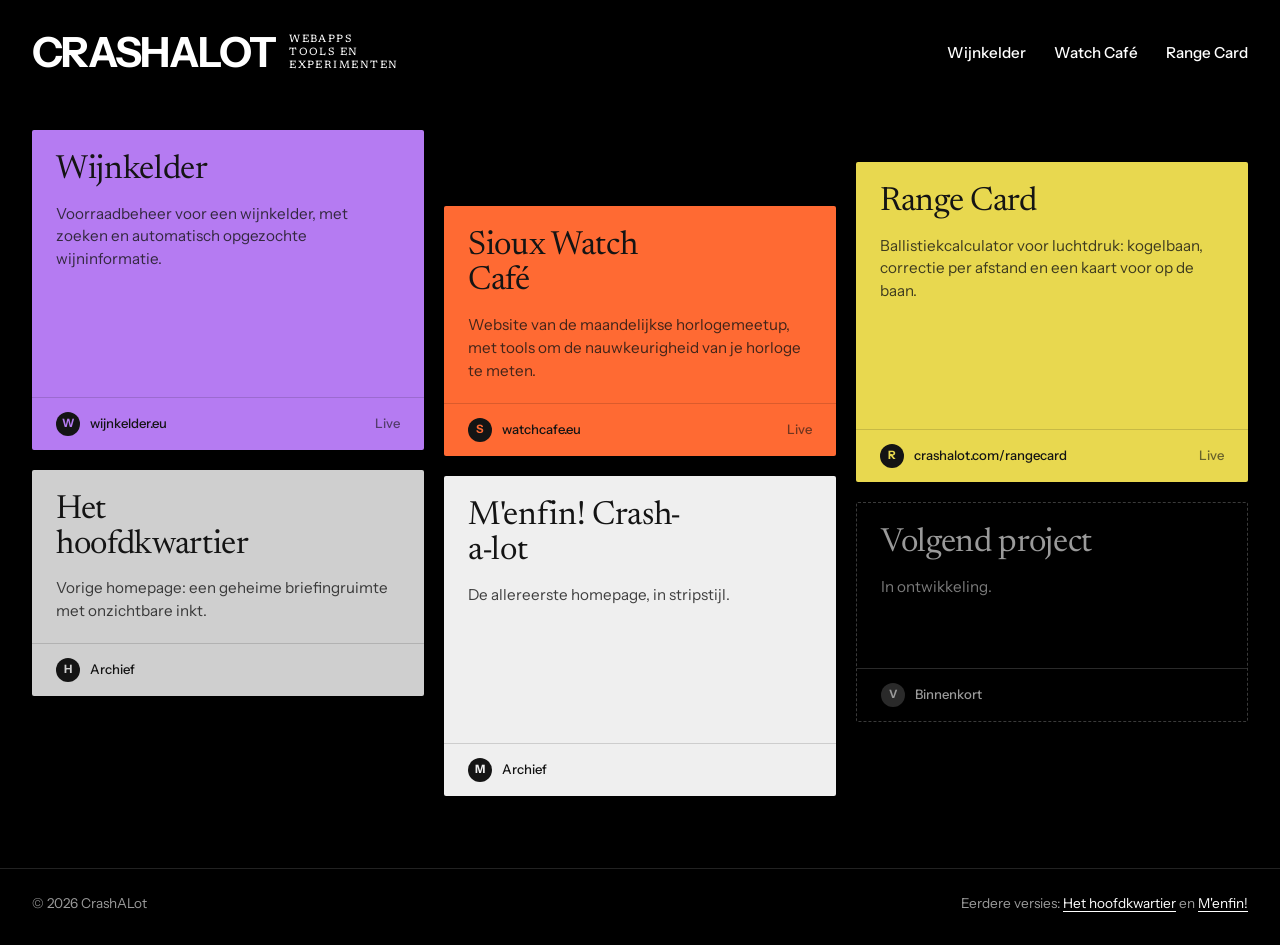
==== commit 58beb6ab: "Add files via upload" ====
--- a/index.html
+++ b/index.html
@@ -3,31 +3,35 @@
 <head>
     <meta charset="UTF-8">
     <meta name="viewport" content="width=device-width, initial-scale=1.0">
-    <title>CrashALot | Beveiligde verbinding</title>
-    <meta name="description" content="Het hoofdkwartier van CrashALot: alle lopende operaties op één plek.">
-    <link rel="icon" href="data:image/svg+xml,<svg xmlns='http://www.w3.org/2000/svg' viewBox='0 0 100 100'><text y='.9em' font-size='90'>🕵️</text></svg>">
+    <title>CrashALot | Projecten</title>
+    <meta name="description" content="Een verzameling projecten: webapps, tools en experimenten.">
+    <link rel="icon" href="data:image/svg+xml,<svg xmlns='http://www.w3.org/2000/svg' viewBox='0 0 100 100'><rect width='100' height='100' rx='18' fill='%23111'/><text x='50' y='68' font-family='Arial' font-weight='700' font-size='52' fill='%23ff6a33' text-anchor='middle'>C</text></svg>">
     <link rel="preconnect" href="https://fonts.googleapis.com">
     <link rel="preconnect" href="https://fonts.gstatic.com" crossorigin>
-    <link href="https://fonts.googleapis.com/css2?family=Chakra+Petch:wght@400;500;600&family=Special+Elite&display=swap" rel="stylesheet">
+    <link href="https://fonts.googleapis.com/css2?family=Instrument+Sans:wght@400;500;700&family=Newsreader:opsz,wght@6..72,400;6..72,500&display=swap" rel="stylesheet">
     <style>
         /* =========================================================
            Tokens
            ========================================================= */
         :root {
-            --nacht: #0f1b26;         /* achtergrond: briefingruimte */
-            --staal: #1b2b38;         /* panelen */
-            --lijn: #34495a;          /* randen */
-            --tekst: #dfe6ea;
-            --gedempt: #93a5b2;
-            --manilla: #d8c08e;       /* dossiermap */
-            --manilla-donker: #b89d64;
-            --inkt: #2b2418;          /* typmachine-inkt */
-            --stempel: #b3261e;       /* stempels en alarm */
-            --uv: #8b5cf6;            /* UV-licht */
-            --uv-gloed: #f1ebff;
-
-            --interface: "Chakra Petch", "Segoe UI", system-ui, sans-serif;
-            --typmachine: "Special Elite", "Courier New", Courier, monospace;
+            --zwart: #000;
+            --wit: #fff;
+            --tekst-donker: #141414;
+            --gedempt: #9a9a9a;
+
+            /* Tegelkleuren */
+            --grijs: #cfcfcf;
+            --gebroken-wit: #efefef;
+            --geel: #e8d84f;
+            --cyaan: #4fd8f2;
+            --oranje: #ff6a33;
+            --paars: #b57bf2;
+
+            --serif: "Newsreader", "Iowan Old Style", Georgia, "Times New Roman", serif;
+            --sans: "Instrument Sans", "Helvetica Neue", Arial, system-ui, sans-serif;
+
+            --rand: clamp(16px, 3vw, 32px);
+            --tussenruimte: clamp(12px, 1.6vw, 20px);
         }
 
         *, *::before, *::after { box-sizing: border-box; }
@@ -36,931 +40,383 @@
 
         body {
             min-height: 100vh;
-            background-color: var(--nacht);
-            background-image:
-                radial-gradient(ellipse at 50% 0%, rgba(80, 120, 150, 0.18), transparent 60%),
-                linear-gradient(rgba(255, 255, 255, 0.025) 1px, transparent 1px),
-                linear-gradient(90deg, rgba(255, 255, 255, 0.025) 1px, transparent 1px);
-            background-size: 100% 100%, 48px 48px, 48px 48px;
-            color: var(--tekst);
-            font-family: var(--interface);
+            display: flex;
+            flex-direction: column;
+            background: var(--zwart);
+            color: var(--wit);
+            font-family: var(--sans);
             font-size: 1rem;
             line-height: 1.5;
-            display: flex;
-            flex-direction: column;
-            overflow-x: hidden;
-        }
-
-        [hidden] { display: none !important; }
+            -webkit-font-smoothing: antialiased;
+        }
 
         a { color: inherit; }
 
         :focus-visible {
-            outline: 2px solid var(--uv);
+            outline: 2px solid var(--wit);
             outline-offset: 3px;
         }
 
-        .knop-link {
-            font: inherit;
-            background: none;
-            border: 0;
+        /* =========================================================
+           Kop
+           ========================================================= */
+        .kop {
+            display: flex;
+            align-items: center;
+            justify-content: space-between;
+            flex-wrap: wrap;
+            gap: 16px 32px;
+            padding: clamp(20px, 3vw, 32px) var(--rand);
+            max-width: 1320px;
+            width: 100%;
+            margin: 0 auto;
+        }
+
+        .merk {
+            display: flex;
+            align-items: center;
+            gap: 14px;
+            text-decoration: none;
+        }
+
+        .woordmerk {
+            font-family: var(--sans);
+            font-weight: 700;
+            font-size: clamp(1.9rem, 4vw, 2.6rem);
+            line-height: 1;
+            letter-spacing: -0.04em;
+        }
+
+        .ondertitel {
+            font-family: var(--serif);
+            font-size: 0.66rem;
+            line-height: 1.25;
+            letter-spacing: 0.14em;
+            text-transform: uppercase;
+            color: var(--wit);
+        }
+
+        .navigatie ul {
+            display: flex;
+            flex-wrap: wrap;
+            gap: 6px 28px;
+            list-style: none;
+            margin: 0;
             padding: 0;
-            color: var(--gedempt);
-            text-decoration: underline;
-            text-underline-offset: 3px;
-            cursor: pointer;
-        }
-        .knop-link:hover { color: var(--tekst); }
-
-        /* =========================================================
-           Bovenbalk
-           ========================================================= */
-        .balk {
-            display: flex;
-            justify-content: space-between;
-            align-items: center;
-            gap: 16px;
-            padding: 14px clamp(16px, 4vw, 40px);
-            border-bottom: 1px solid var(--lijn);
-            font-size: 0.9rem;
-            color: var(--gedempt);
-        }
-
-        .merk {
-            font-weight: 600;
-            font-size: 1.05rem;
-            letter-spacing: 0.04em;
-            color: var(--tekst);
-        }
-
-        .status {
-            display: flex;
-            align-items: center;
-            gap: 10px;
-            font-variant-numeric: tabular-nums;
-        }
-
-        .lampje {
-            width: 8px;
-            height: 8px;
-            border-radius: 50%;
-            background: var(--stempel);
-            box-shadow: 0 0 8px var(--stempel);
-        }
-        body.ontgrendeld .lampje {
-            background: #4caf7a;
-            box-shadow: 0 0 8px #4caf7a;
-        }
-
+        }
+
+        .navigatie a {
+            font-size: 0.95rem;
+            font-weight: 500;
+            text-decoration: none;
+            color: var(--wit);
+            padding: 4px 0;
+            background: linear-gradient(currentColor, currentColor) 0 100% / 0 1px no-repeat;
+            transition: background-size 0.25s ease;
+        }
+        .navigatie a:hover { background-size: 100% 1px; }
+
+        /* =========================================================
+           Tegelraster
+           ========================================================= */
         main {
             flex: 1;
             width: 100%;
-            max-width: 1120px;
+            max-width: 1320px;
             margin: 0 auto;
-            padding: clamp(24px, 5vw, 56px) clamp(16px, 4vw, 40px);
-        }
-
-        h1 {
+            padding: clamp(8px, 2vw, 24px) var(--rand) clamp(40px, 6vw, 72px);
+        }
+
+        .raster {
+            display: flex;
+            gap: var(--tussenruimte);
+            align-items: flex-start;
+        }
+
+        .kolom {
+            flex: 1 1 0;
+            min-width: 0;
+            display: flex;
+            flex-direction: column;
+            gap: var(--tussenruimte);
+        }
+
+        /* Verspringende kolommen, zoals in een collectie-overzicht */
+        .kolom:nth-child(2) { margin-top: clamp(40px, 6vw, 88px); }
+        .kolom:nth-child(3) { margin-top: clamp(16px, 2.5vw, 32px); }
+
+        .tegel {
+            position: relative;
+            display: flex;
+            flex-direction: column;
+            min-height: 220px;
+            padding: clamp(18px, 2vw, 24px) clamp(18px, 2vw, 24px) 0;
+            background: var(--kleur, var(--grijs));
+            color: var(--tekst-donker);
+            border-radius: 2px;
+            transition: filter 0.2s ease;
+        }
+        .tegel.hoog { min-height: 320px; }
+
+        .tegel-titel {
+            font-family: var(--serif);
+            font-weight: 400;
+            font-size: clamp(1.7rem, 2.6vw, 2.15rem);
+            line-height: 1.05;
+            letter-spacing: -0.01em;
+            margin: 0;
+            max-width: 12ch;
+        }
+
+        .tegel-tekst {
+            font-size: 0.95rem;
+            line-height: 1.5;
+            margin: 14px 0 20px;
+            max-width: 34ch;
+            opacity: 0.8;
+        }
+
+        .tegel-voet {
+            display: flex;
+            align-items: center;
+            gap: 10px;
+            margin-top: auto;
+            margin-left: calc(clamp(18px, 2vw, 24px) * -1);
+            margin-right: calc(clamp(18px, 2vw, 24px) * -1);
+            padding: 14px clamp(18px, 2vw, 24px);
+            border-top: 1px solid rgba(0, 0, 0, 0.14);
+            font-size: 0.82rem;
             font-weight: 500;
-            font-size: clamp(1.6rem, 4vw, 2.4rem);
-            line-height: 1.15;
-            margin: 0 0 8px;
-            letter-spacing: 0.01em;
-        }
-
-        .intro {
-            color: var(--gedempt);
-            margin: 0 0 32px;
-            max-width: 60ch;
-        }
-
-        /* =========================================================
-           Scherm 1: het slot
-           ========================================================= */
-        .slot-raster {
+        }
+
+        .rondje {
+            flex: none;
             display: grid;
-            grid-template-columns: minmax(0, 1.35fr) minmax(0, 1fr);
-            gap: clamp(24px, 4vw, 48px);
-            align-items: start;
-        }
-
-        /* Het document met onzichtbare inkt */
-        .document {
-            --x: -400px;
-            --y: -400px;
-            --r: 95px;
-            --pad: clamp(22px, 4vw, 40px);
-            position: relative;
-            background:
-                repeating-linear-gradient(0deg, rgba(0, 0, 0, 0.025) 0 1px, transparent 1px 4px),
-                var(--manilla);
-            color: var(--inkt);
-            border-radius: 3px;
-            box-shadow: 0 24px 60px rgba(0, 0, 0, 0.55), inset 0 0 60px rgba(120, 85, 30, 0.25);
-            touch-action: none;
-            cursor: none;
-            user-select: none;
-            -webkit-user-select: none;
-            overflow: hidden;
-        }
-
-        .doc-inhoud {
-            padding: var(--pad);
-            font-family: var(--typmachine);
-            font-size: clamp(0.95rem, 1.6vw, 1.05rem);
-            line-height: 1.75;
-        }
-
-        .doc-inhoud p { margin: 0 0 1em; }
-
-        .doc-kop {
-            display: flex;
-            justify-content: space-between;
-            align-items: flex-start;
-            gap: 12px;
-            margin-bottom: 1.2em;
-        }
-
-        .doc-meta { margin: 0; }
-
-        .stempel {
-            display: inline-block;
-            font-family: var(--interface);
-            font-weight: 600;
-            letter-spacing: 0.12em;
-            color: var(--stempel);
-            border: 3px solid var(--stempel);
-            padding: 2px 12px;
-            transform: rotate(-7deg);
-            opacity: 0.85;
-            mix-blend-mode: multiply;
-        }
-
-        .codewoord-regel {
-            display: flex;
-            align-items: baseline;
-            gap: 12px;
-            flex-wrap: wrap;
-        }
-
-        .lege-regel {
-            display: inline-block;
-            min-width: 9ch;
-            border-bottom: 2px solid var(--inkt);
-            letter-spacing: 0.35em;
-            text-align: center;
-        }
-
-        .geheim { color: transparent; }
-
-        .kanttekening {
-            position: absolute;
-            right: var(--pad);
-            bottom: calc(var(--pad) - 6px);
-            transform: rotate(-4deg);
-            color: transparent;
-        }
-
-        /* De UV-laag: kopie van het document, alleen zichtbaar binnen de lichtbundel */
-        .uv-laag {
-            position: absolute;
-            inset: 0;
-            pointer-events: none;
-            background: radial-gradient(circle var(--r) at var(--x) var(--y), #3a2a6e 0%, #241a48 70%, #1d153b 100%);
-            -webkit-mask-image: radial-gradient(circle var(--r) at var(--x) var(--y), #000 62%, transparent 100%);
-            mask-image: radial-gradient(circle var(--r) at var(--x) var(--y), #000 62%, transparent 100%);
-        }
-
-        .uv-laag .doc-inhoud { color: rgba(225, 215, 255, 0.28); }
-        .uv-laag .stempel { color: rgba(225, 215, 255, 0.28); border-color: rgba(225, 215, 255, 0.28); mix-blend-mode: normal; }
-        .uv-laag .lege-regel { border-color: rgba(225, 215, 255, 0.28); }
-        .uv-laag .geheim,
-        .uv-laag .kanttekening {
-            color: var(--uv-gloed);
-            text-shadow: 0 0 6px var(--uv), 0 0 18px var(--uv);
-        }
-
-        /* Hele document belichten (toetsenbord / hulp) */
-        .document.volledig .uv-laag {
-            -webkit-mask-image: none;
-            mask-image: none;
-            background: #241a48;
-        }
-
-        /* Lamp-rand die de cursor vervangt */
-        .lamp-rand {
-            position: absolute;
-            left: var(--x);
-            top: var(--y);
-            width: calc(var(--r) * 2);
-            height: calc(var(--r) * 2);
-            margin: calc(var(--r) * -1) 0 0 calc(var(--r) * -1);
+            place-items: center;
+            width: 24px;
+            height: 24px;
             border-radius: 50%;
-            border: 1px solid rgba(190, 170, 255, 0.35);
-            pointer-events: none;
-        }
-        .document.volledig .lamp-rand { display: none; }
-
-        .toegang-stempel {
-            position: absolute;
-            top: 50%;
-            left: 50%;
-            z-index: 3;
-            font-size: clamp(1.4rem, 4vw, 2.2rem);
-            background: rgba(216, 192, 142, 0.75);
-            mix-blend-mode: normal;
-            transform: translate(-50%, -50%) rotate(-10deg);
+            background: var(--tekst-donker);
+            color: var(--kleur, var(--grijs));
+            font-size: 0.72rem;
+            font-weight: 700;
+        }
+
+        .label-rechts {
+            margin-left: auto;
+            opacity: 0.6;
             white-space: nowrap;
         }
-        .toegang-stempel.klap { animation: klap 0.35s cubic-bezier(.2, 1.6, .4, 1) both; }
-
-        @keyframes klap {
-            from { transform: translate(-50%, -50%) rotate(-10deg) scale(2.4); opacity: 0; }
-            to   { transform: translate(-50%, -50%) rotate(-10deg) scale(1); opacity: 0.9; }
-        }
-
-        /* Codepaneel */
-        .paneel {
-            background: var(--staal);
-            border: 1px solid var(--lijn);
-            border-radius: 6px;
-            padding: clamp(20px, 3vw, 28px);
-        }
-
-        .paneel h2 {
-            font-size: 1.15rem;
-            font-weight: 600;
-            margin: 0 0 6px;
-        }
-
-        .paneel p {
-            margin: 0 0 18px;
-            color: var(--gedempt);
-            font-size: 0.95rem;
-        }
-
-        label {
-            display: block;
-            font-size: 0.9rem;
-            margin-bottom: 8px;
-        }
-
-        .code-veld {
-            width: 100%;
-            font-family: var(--typmachine);
-            font-size: 1.6rem;
-            letter-spacing: 0.4em;
-            text-transform: uppercase;
-            text-align: center;
-            padding: 12px 10px 12px calc(10px + 0.4em);
-            color: var(--tekst);
-            background: #0c151e;
-            border: 1px solid var(--lijn);
-            border-radius: 4px;
-        }
-        .code-veld:focus-visible { outline-offset: 0; border-color: var(--uv); }
-        .code-veld.fout { animation: schud 0.35s linear; border-color: var(--stempel); }
-
-        @keyframes schud {
-            0%, 100% { transform: translateX(0); }
-            25% { transform: translateX(-8px); }
-            75% { transform: translateX(8px); }
-        }
-
-        .knop {
-            display: inline-block;
-            width: 100%;
-            margin-top: 12px;
-            font: inherit;
-            font-weight: 600;
-            letter-spacing: 0.03em;
-            padding: 12px 18px;
-            color: #fff;
-            background: var(--stempel);
-            border: 0;
-            border-radius: 4px;
-            cursor: pointer;
-        }
-        .knop:hover { background: #c83128; }
-
-        .melding {
-            min-height: 1.5em;
-            margin-top: 12px;
-            font-size: 0.95rem;
-        }
-        .melding.fout { color: #ff8a80; }
-
-        .hint {
-            margin-top: 18px;
-            padding-top: 16px;
-            border-top: 1px solid var(--lijn);
-            font-size: 0.95rem;
-            color: var(--tekst);
-        }
-
-        .extra {
-            display: flex;
-            flex-direction: column;
-            align-items: flex-start;
-            gap: 8px;
-            margin-top: 18px;
-            font-size: 0.9rem;
-        }
-
-        /* =========================================================
-           Scherm 2: het bericht dat zichzelf vernietigt
-           ========================================================= */
-        .bericht {
-            max-width: 640px;
-            margin: clamp(0px, 6vh, 60px) auto 0;
-            padding: clamp(24px, 4vw, 40px);
-            background: #0a1219;
-            border: 1px solid var(--lijn);
-            border-radius: 6px;
-            box-shadow: 0 0 0 6px rgba(52, 73, 90, 0.25), 0 30px 80px rgba(0, 0, 0, 0.6);
-            position: relative;
-            overflow: hidden;
-        }
-
-        .bericht::after {
+
+        /* Hele tegel klikbaar via de titel-link */
+        .tegel a {
+            text-decoration: none;
+        }
+        .tegel a::after {
             content: "";
             position: absolute;
             inset: 0;
-            pointer-events: none;
-            background: repeating-linear-gradient(0deg, rgba(255, 255, 255, 0.03) 0 1px, transparent 1px 3px);
-        }
-
-        .bericht-tekst {
-            font-family: var(--typmachine);
-            font-size: clamp(1.05rem, 2.2vw, 1.25rem);
-            line-height: 1.7;
-            min-height: 9em;
-            white-space: pre-line;
-        }
-
-        .typcursor {
-            display: inline-block;
-            width: 0.6em;
-            height: 1.1em;
-            vertical-align: -0.15em;
-            background: var(--tekst);
-            animation: knipper 1s steps(1) infinite;
-        }
-        @keyframes knipper { 50% { opacity: 0; } }
-
-        .bericht .knop { margin-top: 24px; }
-
-        .aftellen {
-            font-family: var(--interface);
-            font-weight: 600;
-            font-size: 1.1rem;
-            color: #ff8a80;
-            margin-top: 20px;
-            font-variant-numeric: tabular-nums;
-        }
-
-        .bericht.vernietig { animation: tv-uit 0.8s ease-in forwards; }
-
-        @keyframes tv-uit {
-            0%   { transform: scale(1, 1); filter: brightness(1); opacity: 1; }
-            35%  { transform: scale(1, 1); filter: brightness(2.2) contrast(1.4); }
-            70%  { transform: scale(1.04, 0.012); filter: brightness(3); opacity: 1; }
-            100% { transform: scale(0, 0.012); filter: brightness(3); opacity: 0; }
-        }
-
-        /* =========================================================
-           Scherm 3: de dossiers
-           ========================================================= */
-        .dossier-kop {
-            display: flex;
-            justify-content: space-between;
-            align-items: flex-end;
-            flex-wrap: wrap;
-            gap: 12px 24px;
-            margin-bottom: 64px;
-        }
-        .dossier-kop .intro { margin: 0; }
-        #titel-dossiers:focus { outline: none; }
-
-        .dossiers {
-            display: grid;
-            grid-template-columns: repeat(auto-fill, minmax(290px, 1fr));
-            gap: 44px 28px;
-            list-style: none;
-            margin: 0;
-            padding: 0;
-        }
-
-        .map {
-            position: relative;
-            display: flex;
-            flex-direction: column;
-            min-height: 100%;
-            padding: 26px 24px 22px;
-            background:
-                repeating-linear-gradient(0deg, rgba(0, 0, 0, 0.025) 0 1px, transparent 1px 4px),
-                var(--manilla);
-            color: var(--inkt);
-            border-radius: 0 6px 6px 6px;
-            box-shadow: 0 14px 34px rgba(0, 0, 0, 0.45), inset 0 0 40px rgba(120, 85, 30, 0.2);
-            transition: transform 0.2s ease, box-shadow 0.2s ease;
-        }
-
-        /* Tabje bovenaan de map */
-        .map::before {
-            content: attr(data-code);
-            position: absolute;
-            left: 0;
-            bottom: 100%;
-            max-width: 85%;
-            padding: 5px 18px 3px 14px;
-            background: var(--manilla-donker);
-            color: var(--inkt);
-            font-family: var(--interface);
-            font-weight: 600;
-            font-size: 0.85rem;
-            letter-spacing: 0.03em;
-            border-radius: 6px 12px 0 0;
-            white-space: nowrap;
-            overflow: hidden;
-            text-overflow: ellipsis;
-        }
-
-        .map:has(a:hover),
-        .map:has(a:focus-visible) {
-            transform: translateY(-4px) rotate(-0.4deg);
-            box-shadow: 0 22px 44px rgba(0, 0, 0, 0.55), inset 0 0 40px rgba(120, 85, 30, 0.2);
-        }
-
-        .map .stempel {
-            position: absolute;
-            top: 18px;
-            right: 16px;
-            font-size: 0.8rem;
-            padding: 1px 8px;
-            border-width: 2px;
-        }
-        .map[data-status="archief"] .stempel { color: #3f5a73; border-color: #3f5a73; }
-        .map[data-status="geheim"] .stempel { color: var(--inkt); border-color: var(--inkt); }
-
-        .map h3 {
-            font-family: var(--interface);
-            font-weight: 600;
-            font-size: 1.35rem;
-            line-height: 1.2;
-            margin: 0 90px 12px 0;
-        }
-
-        .map p {
-            font-family: var(--typmachine);
-            font-size: 0.98rem;
-            line-height: 1.65;
-            margin: 0 0 20px;
-            flex: 1;
-        }
-
-        .zwart {
-            background: var(--inkt);
-            color: transparent;
-            border-radius: 1px;
-            padding: 0 0.2em;
-            -webkit-box-decoration-break: clone;
-            box-decoration-break: clone;
-        }
-
-        .map-voet {
-            display: flex;
-            justify-content: space-between;
-            align-items: baseline;
-            flex-wrap: wrap;
-            gap: 4px 12px;
-            border-top: 1px dashed rgba(43, 36, 24, 0.4);
-            padding-top: 14px;
-            font-family: var(--interface);
-            font-size: 0.9rem;
-        }
-
-        .map a {
-            white-space: nowrap;
-            font-weight: 600;
+        }
+        .tegel:has(a:hover) { filter: brightness(1.06); }
+        .tegel:has(a:hover) .tegel-titel {
             text-decoration: underline;
-            text-decoration-thickness: 2px;
-            text-underline-offset: 4px;
-        }
-        /* Hele map klikbaar */
-        .map a::after {
-            content: "";
-            position: absolute;
-            inset: 0;
-            border-radius: inherit;
-        }
-        .map a:focus-visible { outline: none; }
-        .map:has(a:focus-visible) { outline: 3px solid var(--uv); outline-offset: 4px; }
-
-        .adres {
-            color: rgba(43, 36, 24, 0.7);
-            white-space: nowrap;
-        }
-
-        /* Mappen worden één voor één op tafel gelegd */
-        .dossiers.uitdelen .map {
-            animation: leg-neer 0.5s cubic-bezier(.2, .8, .3, 1) both;
-            animation-delay: calc(var(--i) * 110ms);
-        }
-        @keyframes leg-neer {
-            from { opacity: 0; transform: translateY(40px) rotate(var(--draai)); }
-            to   { opacity: 1; transform: none; }
-        }
-
-        footer {
-            padding: 24px clamp(16px, 4vw, 40px);
-            border-top: 1px solid var(--lijn);
-            color: var(--gedempt);
-            font-size: 0.85rem;
+            text-decoration-thickness: 1px;
+            text-underline-offset: 5px;
+        }
+        .tegel a:focus-visible { outline: none; }
+        .tegel:has(a:focus-visible) { outline: 2px solid var(--wit); outline-offset: 4px; }
+
+        .tegel.stil { background: transparent; color: var(--gedempt); border: 1px dashed #3a3a3a; }
+        .tegel.stil .tegel-voet { border-top-color: #2a2a2a; }
+        .tegel.stil .rondje { background: #2a2a2a; color: var(--gedempt); }
+
+        /* =========================================================
+           Voet
+           ========================================================= */
+        .voet {
             display: flex;
             justify-content: space-between;
             flex-wrap: wrap;
             gap: 8px 24px;
-        }
-
-        /* =========================================================
-           Responsief en rustige beweging
-           ========================================================= */
-        @media (max-width: 820px) {
-            .slot-raster { grid-template-columns: 1fr; }
-            .document { --r: 80px; }
-        }
-
-        @media (hover: none) {
-            .document { cursor: auto; }
+            max-width: 1320px;
+            width: 100%;
+            margin: 0 auto;
+            padding: 24px var(--rand) 32px;
+            border-top: 1px solid #222;
+            color: var(--gedempt);
+            font-size: 0.85rem;
+        }
+        .voet a { color: var(--wit); text-underline-offset: 3px; }
+
+        /* =========================================================
+           Responsief
+           ========================================================= */
+        @media (max-width: 560px) {
+            .kolom:nth-child(n) { margin-top: 0; }
+            .tegel, .tegel.hoog { min-height: 0; }
+            .tegel-titel { max-width: none; }
+            .navigatie ul { gap: 6px 20px; }
         }
 
         @media (prefers-reduced-motion: reduce) {
-            *, *::before, *::after {
-                animation-duration: 0.01ms !important;
-                animation-delay: 0ms !important;
-                transition: none !important;
-            }
-            .typcursor { animation: none; }
+            * { transition: none !important; }
         }
     </style>
 </head>
 <body>
 
-    <header class="balk">
-        <span class="merk">CrashALot</span>
-        <span class="status">
-            <span class="lampje" aria-hidden="true"></span>
-            <span id="status-tekst">Beveiligde verbinding</span>
-            <span id="klok" aria-hidden="true"></span>
-        </span>
+    <header class="kop">
+        <a class="merk" href="./" aria-label="CrashALot, naar de homepage">
+            <span class="woordmerk">CRASHALOT</span>
+            <span class="ondertitel" aria-hidden="true">Webapps<br>tools en<br>experimenten</span>
+        </a>
+        <nav class="navigatie" aria-label="Projecten">
+            <ul id="navigatie"></ul>
+        </nav>
     </header>
 
     <main>
-
-        <!-- ===================== SCHERM 1: SLOT ===================== -->
-        <section id="scherm-slot" aria-labelledby="titel-slot">
-            <h1 id="titel-slot">Toegang tot de dossiers</h1>
-            <p class="intro">Alleen voor agenten met het juiste codewoord. Het staat op de briefing hieronder, geschreven met onzichtbare inkt.</p>
-
-            <div class="slot-raster">
-                <div class="document" id="document">
-                    <div class="doc-inhoud">
-                        <div class="doc-kop">
-                            <p class="doc-meta">Briefing 0417<br>Aan: nieuwe agent<br>Van: het hoofdkwartier</p>
-                            <span class="stempel">GEHEIM</span>
-                        </div>
-                        <p>Welkom. Achter deze deur liggen alle lopende operaties van het hoofdkwartier.</p>
-                        <p>Beweeg de UV-lamp uit uw uitrusting over dit document. Dat is uw muis, of op een telefoon uw vinger.</p>
-                        <p class="codewoord-regel">Codewoord: <span class="lege-regel"><span class="geheim">FLATER</span></span></p>
-                        <p>Na lezing vernietigen.</p>
-                        <span class="kanttekening">Niet doorvertellen.</span>
-                    </div>
-                    <div class="uv-laag" aria-hidden="true"></div>
-                    <div class="lamp-rand" aria-hidden="true"></div>
-                </div>
-
-                <div class="paneel">
-                    <h2>Codewoord invoeren</h2>
-                    <p>Zes letters. Hoofdletters maken niet uit.</p>
-                    <form id="code-form" autocomplete="off">
-                        <label for="code">Codewoord</label>
-                        <input class="code-veld" id="code" name="code" type="text" maxlength="6"
-                               inputmode="text" autocapitalize="characters" spellcheck="false" autocomplete="off">
-                        <button class="knop" type="submit">Ontgrendelen</button>
-                        <div class="melding" id="melding" aria-live="polite"></div>
-                    </form>
-
-                    <div class="hint" id="hint" hidden>
-                        Tip: schijn met de lamp op de lege regel achter "Codewoord".
-                    </div>
-
-                    <div class="extra">
-                        <button class="knop-link" type="button" id="belicht">Hele document belichten</button>
-                        <button class="knop-link" type="button" id="nooddeur">Direct naar de dossiers</button>
-                    </div>
-                </div>
-            </div>
-        </section>
-
-        <!-- ===================== SCHERM 2: BERICHT ===================== -->
-        <section id="scherm-bericht" hidden aria-live="polite">
-            <div class="bericht" id="bericht">
-                <div class="bericht-tekst"><span id="bericht-tekst"></span><span class="typcursor" aria-hidden="true"></span></div>
-                <button class="knop" type="button" id="accepteer" hidden>Missie accepteren</button>
-                <div class="aftellen" id="aftellen" hidden></div>
-            </div>
-        </section>
-
-        <!-- ===================== SCHERM 3: DOSSIERS ===================== -->
-        <section id="scherm-dossiers" hidden aria-labelledby="titel-dossiers">
-            <div class="dossier-kop">
-                <div>
-                    <h1 id="titel-dossiers" tabindex="-1">Lopende operaties</h1>
-                    <p class="intro">Elk dossier leidt naar een project van het hoofdkwartier.</p>
-                </div>
-                <button class="knop-link" type="button" id="vergrendel">Opnieuw vergrendelen</button>
-            </div>
-            <ul class="dossiers" id="dossiers"></ul>
-        </section>
+        <h1 class="visueel-verborgen" style="position:absolute;width:1px;height:1px;overflow:hidden;clip:rect(0 0 0 0);white-space:nowrap">Projecten van CrashALot</h1>
+        <div class="raster" id="raster"></div>
 
         <noscript>
-            <h1>Lopende operaties</h1>
             <ul>
                 <li><a href="https://wijnkelder.eu">Wijnkelder</a></li>
                 <li><a href="https://watchcafe.eu">Sioux Watch Café</a></li>
                 <li><a href="rangecard/">Range Card</a></li>
+                <li><a href="hoofdkwartier/">Het hoofdkwartier (archief)</a></li>
+                <li><a href="guust/">M'enfin! Crash-a-lot (archief)</a></li>
             </ul>
         </noscript>
     </main>
 
-    <footer>
-        <span>&copy; <span id="jaar">2026</span> CrashALot.com</span>
-        <span>Dit hoofdkwartier bestaat officieel niet.</span>
+    <footer class="voet">
+        <span>&copy; <span id="jaar">2026</span> CrashALot</span>
+        <span>Eerdere versies: <a href="hoofdkwartier/">Het hoofdkwartier</a> en <a href="guust/">M'enfin!</a></span>
     </footer>
 
     <script>
     (() => {
         /* =========================================================
-           DOSSIERS — hier voeg je nieuwe projecten toe.
-           status: "actief", "archief" of "geheim" (geheim = geen link)
-           ========================================================= */
-        const DOSSIERS = [
-            {
-                code: "Operatie Kelder",
-                naam: "Wijnkelder",
-                status: "actief",
+           PROJECTEN — hier voeg je tegels toe of pas je ze aan.
+           kleur: grijs, gebroken-wit, geel, cyaan, oranje, paars
+           hoog: true maakt de tegel hoger
+           nav:  true zet het project ook bovenin de navigatie
+           Zonder url wordt het een stille tegel (niet klikbaar).
+           ========================================================= */
+        const PROJECTEN = [
+            {
+                titel: "Wijnkelder",
+                tekst: "Voorraadbeheer voor een wijnkelder, met zoeken en automatisch opgezochte wijninformatie.",
                 url: "https://wijnkelder.eu",
-                adres: "wijnkelder.eu",
-                briefing: "Toezicht op een ondergrondse voorraad. Geen fles verdwijnt ongemerkt: alles wordt geregistreerd, doorzocht en door een AI-analist nagetrokken."
+                label: "wijnkelder.eu",
+                status: "Live",
+                kleur: "paars",
+                hoog: true,
+                nav: true
             },
             {
-                code: "Operatie Tijdzone",
-                naam: "Sioux Watch Café",
-                status: "actief",
+                titel: "Sioux Watch Café",
+                tekst: "Website van de maandelijkse horlogemeetup, met tools om de nauwkeurigheid van je horloge te meten.",
                 url: "https://watchcafe.eu",
-                adres: "watchcafe.eu",
-                briefing: "Maandelijkse ontmoeting van horlogeliefhebbers. Agenten meten hoeveel hun uurwerk voor- of achterloopt en hoe lang het doortikt."
+                label: "watchcafe.eu",
+                status: "Live",
+                kleur: "oranje",
+                nav: true,
+                navTitel: "Watch Café"
             },
             {
-                code: "Operatie Ballistiek",
-                naam: "Range Card",
-                status: "actief",
+                titel: "Range Card",
+                tekst: "Ballistiekcalculator voor luchtdruk: kogelbaan, correctie per afstand en een kaart voor op de baan.",
                 url: "rangecard/",
-                adres: "crashalot.com/rangecard",
-                briefing: "Berekening van kogelbanen voor luchtdruk. Levert de benodigde correctie op elke afstand en een kaart voor op de schietbaan."
+                label: "crashalot.com/rangecard",
+                status: "Live",
+                kleur: "geel",
+                hoog: true,
+                nav: true
             },
             {
-                code: "Operatie Flater",
-                naam: "De vorige homepage",
-                status: "archief",
+                titel: "Het hoofdkwartier",
+                tekst: "Vorige homepage: een geheime briefingruimte met onzichtbare inkt.",
+                url: "hoofdkwartier/",
+                label: "Archief",
+                kleur: "grijs"
+            },
+            {
+                titel: "M'enfin! Crash-a-lot",
+                tekst: "De allereerste homepage, in stripstijl.",
                 url: "guust/",
-                adres: "crashalot.com/guust",
-                briefing: "Gearchiveerd materiaal uit de beginjaren van het hoofdkwartier. Bevat stripfiguren, knallen en een onverklaarbaar aantal ongelukken."
+                label: "Archief",
+                kleur: "gebroken-wit",
+                hoog: true
             },
             {
-                code: "Operatie ████",
-                naam: "In voorbereiding",
-                status: "geheim",
-                briefing: "Details over deze operatie zijn [zwart]nog niet vrijgegeven[/zwart]. Doelwit: [zwart]onbekend[/zwart]. Verwachte start: [zwart]binnenkort[/zwart]."
+                titel: "Volgend project",
+                tekst: "In ontwikkeling.",
+                label: "Binnenkort"
             }
         ];
 
-        const CODEWOORD = "FLATER";
-        const OPSLAG_SLEUTEL = "crashalot-toegang";
-        const STEMPELS = { actief: "ACTIEF", archief: "ARCHIEF", geheim: "GEHEIM" };
-
         const $ = (s) => document.querySelector(s);
-        const rustig = window.matchMedia("(prefers-reduced-motion: reduce)").matches;
-        const wacht = (ms) => new Promise((r) => setTimeout(r, rustig ? 0 : ms));
-
-        const opslag = {
-            lees() { try { return localStorage.getItem(OPSLAG_SLEUTEL) === "ja"; } catch { return false; } },
-            zet() { try { localStorage.setItem(OPSLAG_SLEUTEL, "ja"); } catch {} },
-            wis() { try { localStorage.removeItem(OPSLAG_SLEUTEL); } catch {} }
-        };
-
-        /* ---------- Klok en jaar ---------- */
-        const klok = $("#klok");
-        const tik = () => {
-            klok.textContent = new Date().toLocaleTimeString("nl-NL", { hour: "2-digit", minute: "2-digit" });
-        };
-        tik();
-        setInterval(tik, 10000);
+        const esc = (t) => String(t ?? "").replace(/[&<>"']/g, (c) => ({ "&": "&amp;", "<": "&lt;", ">": "&gt;", '"': "&quot;", "'": "&#39;" }[c]));
+
         $("#jaar").textContent = new Date().getFullYear();
 
-        /* ---------- Dossiers opbouwen ---------- */
-        function veiligeTekst(tekst) {
-            const div = document.createElement("div");
-            div.textContent = tekst;
-            return div.innerHTML
-                .replace(/\[zwart\]/g, '<span class="zwart">')
-                .replace(/\[\/zwart\]/g, "</span>");
-        }
-
-        function bouwDossiers() {
-            const lijst = $("#dossiers");
-            lijst.innerHTML = "";
-            DOSSIERS.forEach((d, i) => {
-                const li = document.createElement("li");
-                li.className = "map";
-                li.dataset.code = d.code;
-                li.dataset.status = d.status;
-                li.style.setProperty("--i", i);
-                li.style.setProperty("--draai", (i % 2 ? 3 : -3) + "deg");
-
-                const link = d.url
-                    ? `<a href="${d.url}">Dossier openen</a><span class="adres">${d.adres || ""}</span>`
-                    : `<span>Toegang geweigerd</span>`;
-
-                li.innerHTML = `
-                    <span class="stempel">${STEMPELS[d.status] || "GEHEIM"}</span>
-                    <h3>${veiligeTekst(d.naam)}</h3>
-                    <p>${veiligeTekst(d.briefing)}</p>
-                    <div class="map-voet">${link}</div>`;
-                lijst.appendChild(li);
+        /* Navigatie */
+        $("#navigatie").innerHTML = PROJECTEN
+            .filter((p) => p.nav && p.url)
+            .map((p) => `<li><a href="${esc(p.url)}">${esc(p.navTitel || p.titel)}</a></li>`)
+            .join("");
+
+        /* Tegels */
+        function maakTegel(p) {
+            const art = document.createElement("article");
+            art.className = "tegel" + (p.hoog ? " hoog" : "") + (p.url ? "" : " stil");
+            if (p.url && p.kleur) art.style.setProperty("--kleur", `var(--${p.kleur})`);
+
+            const titel = p.url
+                ? `<a href="${esc(p.url)}">${esc(p.titel)}</a>`
+                : esc(p.titel);
+
+            art.innerHTML = `
+                <h2 class="tegel-titel">${titel}</h2>
+                ${p.tekst ? `<p class="tegel-tekst">${esc(p.tekst)}</p>` : ""}
+                <div class="tegel-voet">
+                    <span class="rondje" aria-hidden="true">${esc(p.titel.replace(/[^A-Za-zÀ-ÿ]/g, "").charAt(0).toUpperCase())}</span>
+                    <span>${esc(p.label)}</span>
+                    ${p.status ? `<span class="label-rechts">${esc(p.status)}</span>` : ""}
+                </div>`;
+            return art;
+        }
+
+        const raster = $("#raster");
+        const tegels = PROJECTEN.map(maakTegel);
+
+        function aantalKolommen() {
+            const b = window.innerWidth;
+            if (b <= 560) return 1;
+            if (b <= 900) return 2;
+            return 3;
+        }
+
+        let huidig = 0;
+        function verdeel() {
+            const n = aantalKolommen();
+            if (n === huidig) return;
+            huidig = n;
+            raster.innerHTML = "";
+            const kolommen = Array.from({ length: n }, () => {
+                const k = document.createElement("div");
+                k.className = "kolom";
+                raster.appendChild(k);
+                return k;
             });
-        }
-
-        /* ---------- Schermwissels ---------- */
-        const schermen = {
-            slot: $("#scherm-slot"),
-            bericht: $("#scherm-bericht"),
-            dossiers: $("#scherm-dossiers")
-        };
-        function toon(naam) {
-            Object.entries(schermen).forEach(([k, el]) => { el.hidden = k !== naam; });
-        }
-
-        function toonDossiers(uitdelen) {
-            bouwDossiers();
-            document.body.classList.add("ontgrendeld");
-            $("#status-tekst").textContent = "Toegang verleend";
-            const lijst = $("#dossiers");
-            lijst.classList.toggle("uitdelen", !!uitdelen);
-            toon("dossiers");
-            $("#titel-dossiers").focus({ preventScroll: true });
-            window.scrollTo(0, 0);
-        }
-
-        /* ---------- De UV-lamp ---------- */
-        const doc = $("#document");
-        const uvLaag = doc.querySelector(".uv-laag");
-        const kopie = doc.querySelector(".doc-inhoud").cloneNode(true);
-        uvLaag.appendChild(kopie);
-
-        function zetLamp(e) {
-            const r = doc.getBoundingClientRect();
-            doc.style.setProperty("--x", (e.clientX - r.left) + "px");
-            doc.style.setProperty("--y", (e.clientY - r.top) + "px");
-        }
-        function doofLamp() {
-            doc.style.setProperty("--x", "-400px");
-            doc.style.setProperty("--y", "-400px");
-        }
-        doc.addEventListener("pointermove", zetLamp);
-        doc.addEventListener("pointerdown", zetLamp);
-        doc.addEventListener("pointerleave", doofLamp);
-        doc.addEventListener("pointerup", (e) => { if (e.pointerType === "touch") doofLamp(); });
-
-        $("#belicht").addEventListener("click", (e) => {
-            const aan = doc.classList.toggle("volledig");
-            e.currentTarget.textContent = aan ? "Lamp weer uitzetten" : "Hele document belichten";
-        });
-
-        /* Hint na 15 seconden */
-        const hintTimer = setTimeout(() => {
-            if (!schermen.slot.hidden) $("#hint").hidden = false;
-        }, 15000);
-
-        /* ---------- Codewoord ---------- */
-        const veld = $("#code");
-        const melding = $("#melding");
-        let bezig = false;
-
-        function controleer() {
-            if (bezig) return;
-            const invoer = veld.value.trim().toUpperCase();
-            if (invoer === CODEWOORD) {
-                ontgrendel();
-            } else if (invoer.length > 0) {
-                melding.textContent = "Onjuist codewoord. Probeer het opnieuw.";
-                melding.className = "melding fout";
-                veld.classList.remove("fout");
-                void veld.offsetWidth;
-                veld.classList.add("fout");
-                veld.select();
-            }
-        }
-
-        $("#code-form").addEventListener("submit", (e) => {
-            e.preventDefault();
-            controleer();
-        });
-        veld.addEventListener("input", () => {
-            melding.textContent = "";
-            melding.className = "melding";
-            if (veld.value.length === CODEWOORD.length) controleer();
-        });
-
-        $("#nooddeur").addEventListener("click", () => {
-            clearTimeout(hintTimer);
-            toonDossiers(false);
-        });
-
-        /* ---------- Ontgrendelen: stempel, bericht, zelfvernietiging ---------- */
-        async function ontgrendel() {
-            bezig = true;
-            clearTimeout(hintTimer);
-            veld.blur();
-            melding.textContent = "Codewoord juist.";
-            melding.className = "melding";
-            opslag.zet();
-
-            const stempel = document.createElement("span");
-            stempel.className = "stempel toegang-stempel klap";
-            stempel.textContent = "TOEGANG VERLEEND";
-            doofLamp();
-            doc.appendChild(stempel);
-            $("#status-tekst").textContent = "Toegang verleend";
-            document.body.classList.add("ontgrendeld");
-
-            await wacht(1200);
-            toon("bericht");
-            window.scrollTo(0, 0);
-            await typ(
-                "Goedendag, agent.\n\n" +
-                "Uw missie, mocht u die accepteren: de lopende operaties van het hoofdkwartier inspecteren.\n\n" +
-                "Dit bericht vernietigt zichzelf na lezing."
-            );
-            const knop = $("#accepteer");
-            knop.hidden = false;
-            knop.focus();
-        }
-
-        async function typ(tekst) {
-            const doel = $("#bericht-tekst");
-            if (rustig) { doel.textContent = tekst; return; }
-            let overslaan = false;
-            const sla = () => { overslaan = true; };
-            $("#bericht").addEventListener("click", sla, { once: true });
-            for (let i = 1; i <= tekst.length; i++) {
-                if (overslaan) { doel.textContent = tekst; break; }
-                doel.textContent = tekst.slice(0, i);
-                const teken = tekst[i - 1];
-                await wacht(teken === "\n" ? 180 : teken === "," || teken === "." ? 120 : 22);
-            }
-        }
-
-        $("#accepteer").addEventListener("click", async (e) => {
-            e.stopPropagation();
-            e.currentTarget.hidden = true;
-            const af = $("#aftellen");
-            af.hidden = false;
-            for (let n = 3; n > 0; n--) {
-                af.textContent = `Zelfvernietiging over ${n}`;
-                await wacht(800);
-            }
-            af.textContent = "Zelfvernietiging";
-            const bericht = $("#bericht");
-            if (!rustig) {
-                bericht.classList.add("vernietig");
-                await new Promise((r) => bericht.addEventListener("animationend", r, { once: true }));
-            }
-            toonDossiers(true);
-        });
-
-        /* ---------- Opnieuw vergrendelen ---------- */
-        $("#vergrendel").addEventListener("click", () => {
-            opslag.wis();
-            location.reload();
-        });
-
-        /* ---------- Start ---------- */
-        if (opslag.lees()) {
-            clearTimeout(hintTimer);
-            toonDossiers(false);
-        }
+            /* Van links naar rechts vullen, rij voor rij: leesvolgorde blijft logisch */
+            tegels.forEach((t, i) => kolommen[i % n].appendChild(t));
+        }
+
+        verdeel();
+        window.addEventListener("resize", verdeel);
     })();
     </script>
 
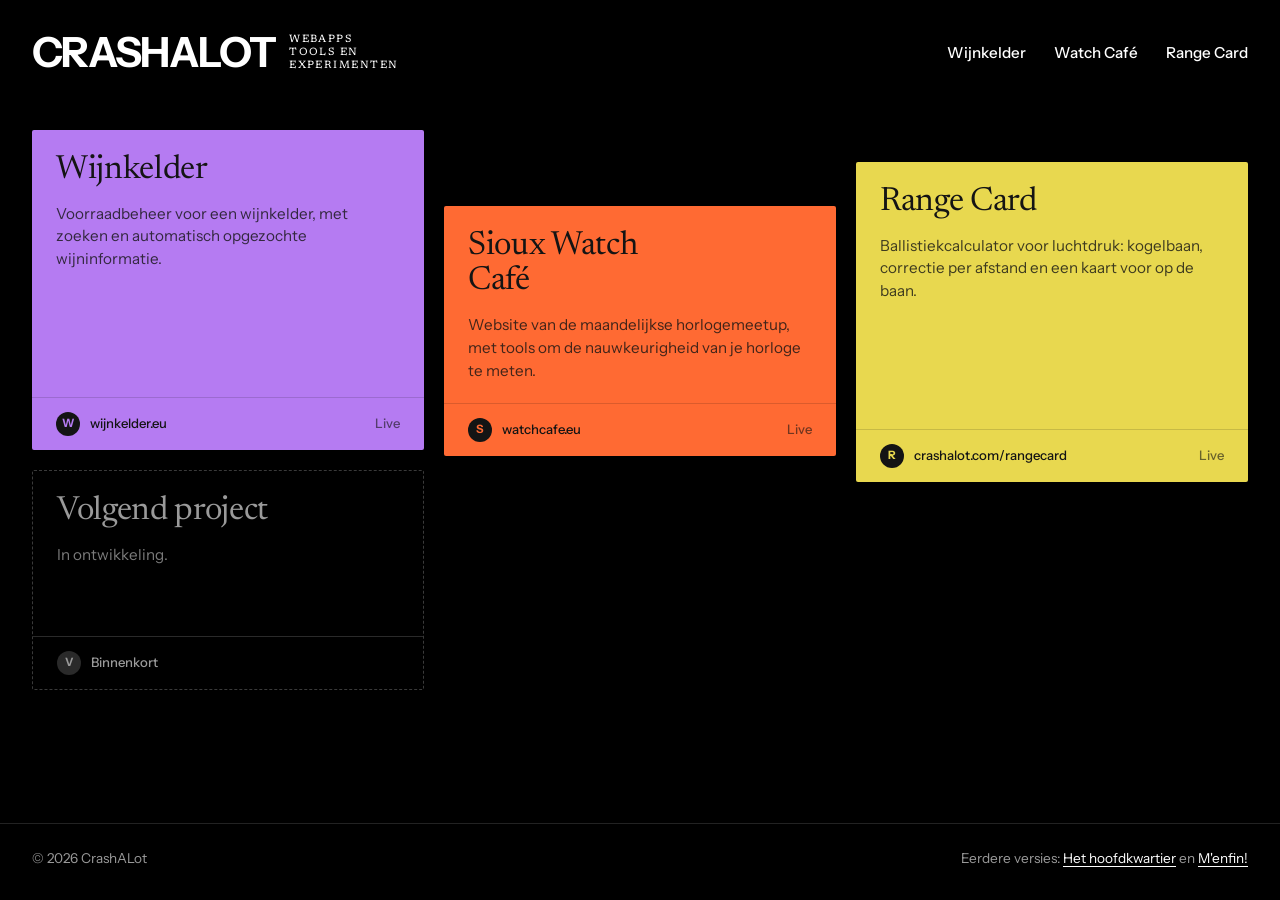
==== commit 36a2dc27: "Comment out previous homepage details in index.html Commented out a section of code related to a pre" ====
--- a/index.html
+++ b/index.html
@@ -335,7 +335,7 @@
                 hoog: true,
                 nav: true
             },
-            {
+      /*      {
                 titel: "Het hoofdkwartier",
                 tekst: "Vorige homepage: een geheime briefingruimte met onzichtbare inkt.",
                 url: "hoofdkwartier/",
@@ -349,7 +349,7 @@
                 label: "Archief",
                 kleur: "gebroken-wit",
                 hoog: true
-            },
+            }, */
             {
                 titel: "Volgend project",
                 tekst: "In ontwikkeling.",
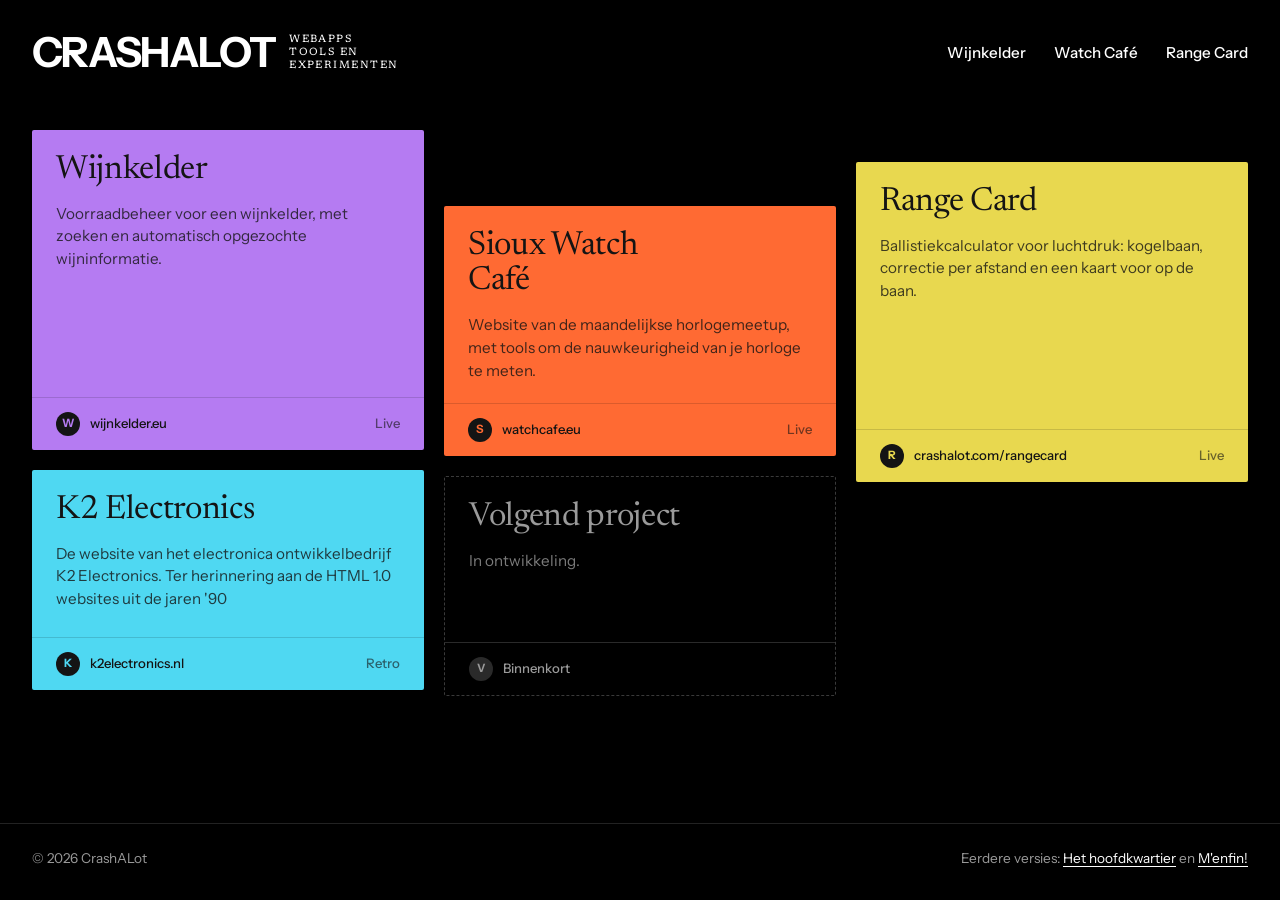
==== commit 66d5c87f: "Added K2 Electronics section" ====
--- a/index.html
+++ b/index.html
@@ -335,7 +335,16 @@
                 hoog: true,
                 nav: true
             },
-      /*      {
+            {
+                titel: "K2 Electronics",
+                tekst: "De website van het electronica ontwikkelbedrijf K2 Electronics. Ter herinnering aan de HTML 1.0 websites uit de jaren '90",
+                url: "https://k2electronics.nl",
+                label: "k2electronics.nl",
+                status: "Retro",
+                kleur: "cyaan",
+                hoog: false,
+                nav: false
+            },      /*      {
                 titel: "Het hoofdkwartier",
                 tekst: "Vorige homepage: een geheime briefingruimte met onzichtbare inkt.",
                 url: "hoofdkwartier/",
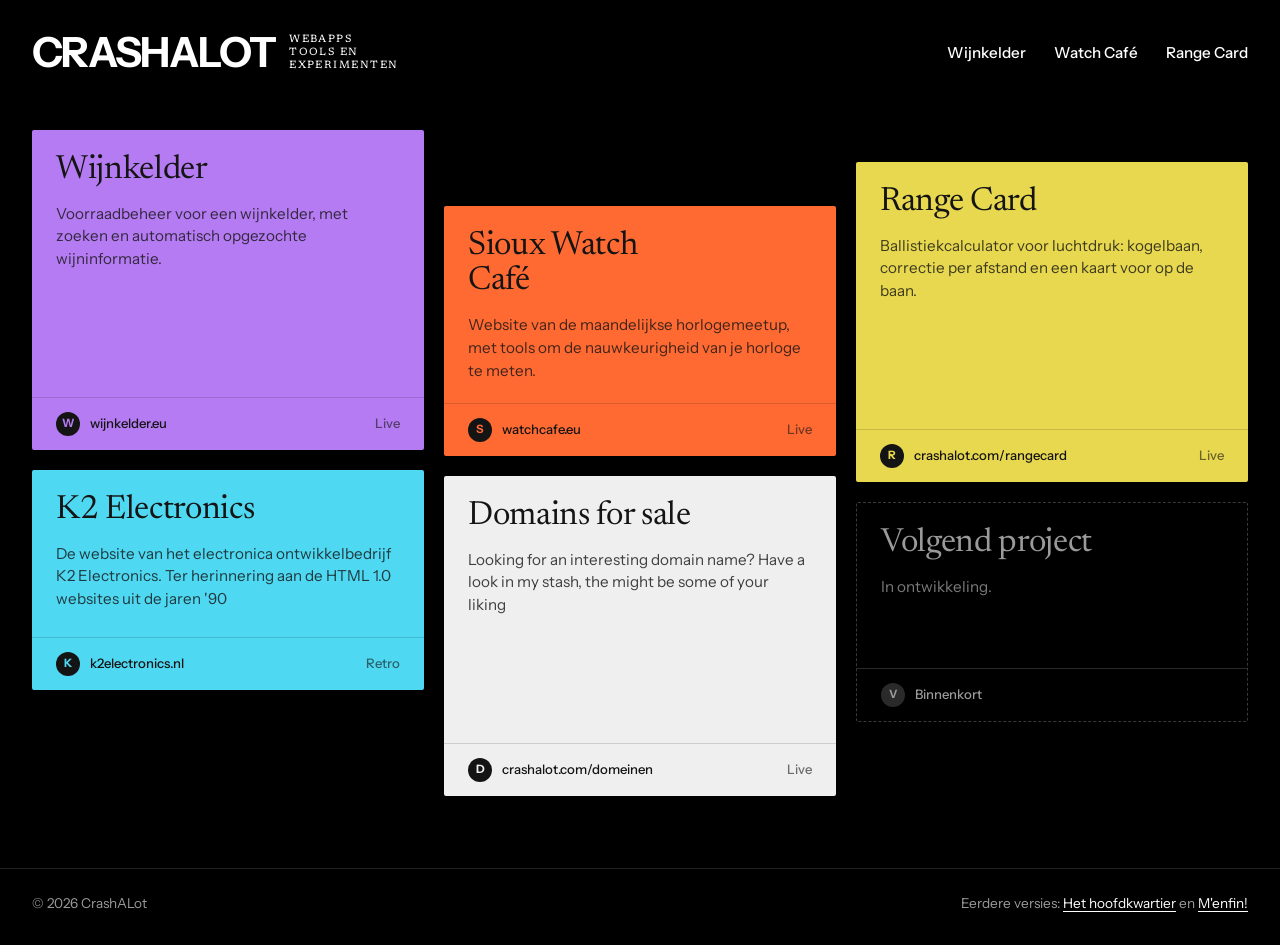
==== commit b6b59eba: "Added a card for the domains for sale Removed commented-out domain section from index.html." ====
--- a/index.html
+++ b/index.html
@@ -344,7 +344,18 @@
                 kleur: "cyaan",
                 hoog: false,
                 nav: false
-            },      /*      {
+            },   
+            {
+                titel: "Domains for sale",
+                tekst: "Looking for an interesting domain name? Have a look in my stash, the might be some of your liking",
+                url: "https://crashalot.com/domeinen",
+                label: "crashalot.com/domeinen",
+                status: "Live",
+                kleur: "gebroken-wit",
+                hoog: true,
+                nav: false
+            },      
+    /*      {
                 titel: "Het hoofdkwartier",
                 tekst: "Vorige homepage: een geheime briefingruimte met onzichtbare inkt.",
                 url: "hoofdkwartier/",
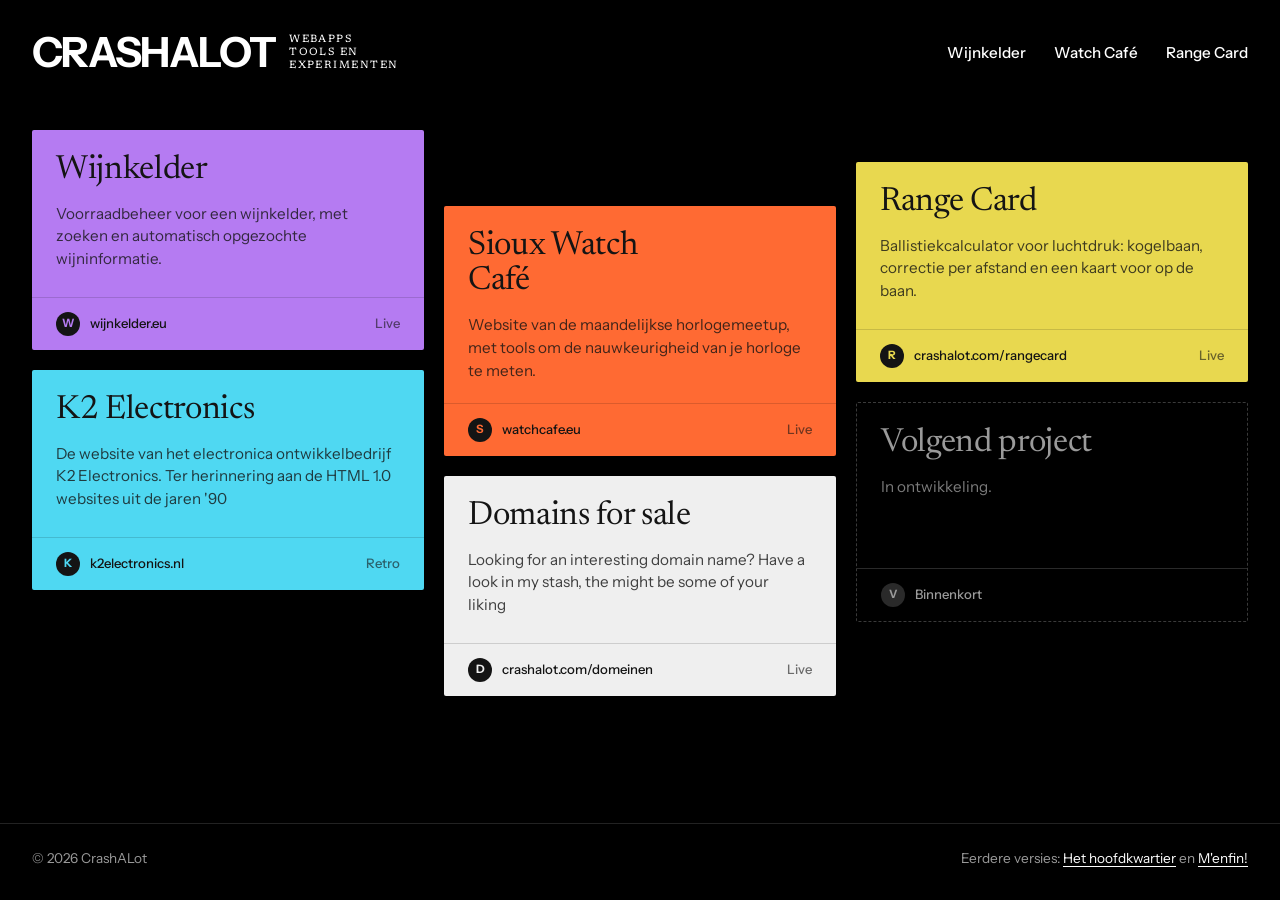
==== commit 4269f312: "Change 'hoog' status from true to false" ====
--- a/index.html
+++ b/index.html
@@ -312,7 +312,7 @@
                 label: "wijnkelder.eu",
                 status: "Live",
                 kleur: "paars",
-                hoog: true,
+                hoog: false,
                 nav: true
             },
             {
@@ -332,7 +332,7 @@
                 label: "crashalot.com/rangecard",
                 status: "Live",
                 kleur: "geel",
-                hoog: true,
+                hoog: false,
                 nav: true
             },
             {
@@ -352,7 +352,7 @@
                 label: "crashalot.com/domeinen",
                 status: "Live",
                 kleur: "gebroken-wit",
-                hoog: true,
+                hoog: false,
                 nav: false
             },      
     /*      {
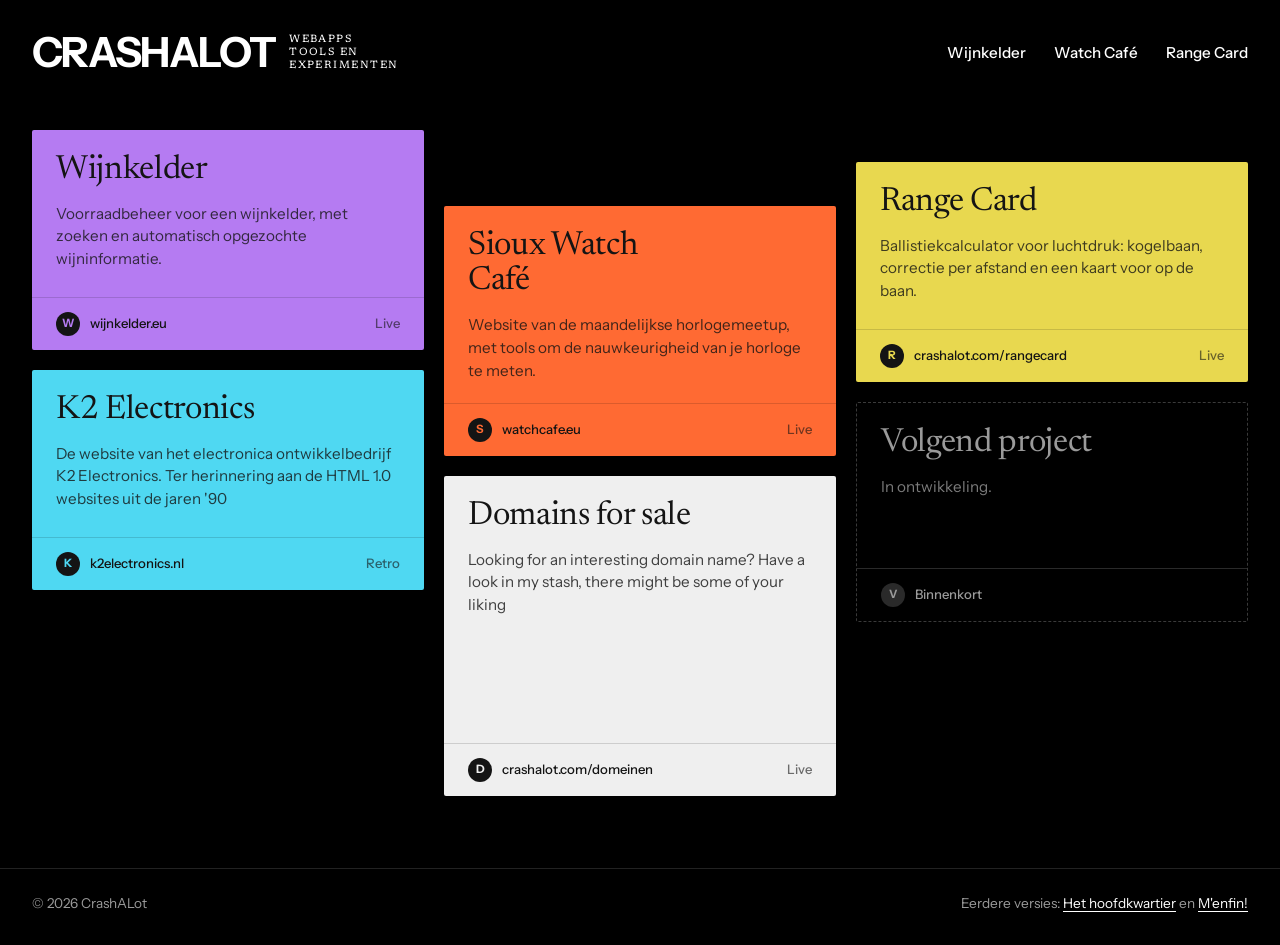
==== commit 359f6cb1: "Update index.html" ====
--- a/index.html
+++ b/index.html
@@ -347,12 +347,12 @@
             },   
             {
                 titel: "Domains for sale",
-                tekst: "Looking for an interesting domain name? Have a look in my stash, the might be some of your liking",
+                tekst: "Looking for an interesting domain name? Have a look in my stash, there might be some of your liking",
                 url: "https://crashalot.com/domeinen",
                 label: "crashalot.com/domeinen",
                 status: "Live",
                 kleur: "gebroken-wit",
-                hoog: false,
+                hoog: true,
                 nav: false
             },      
     /*      {
